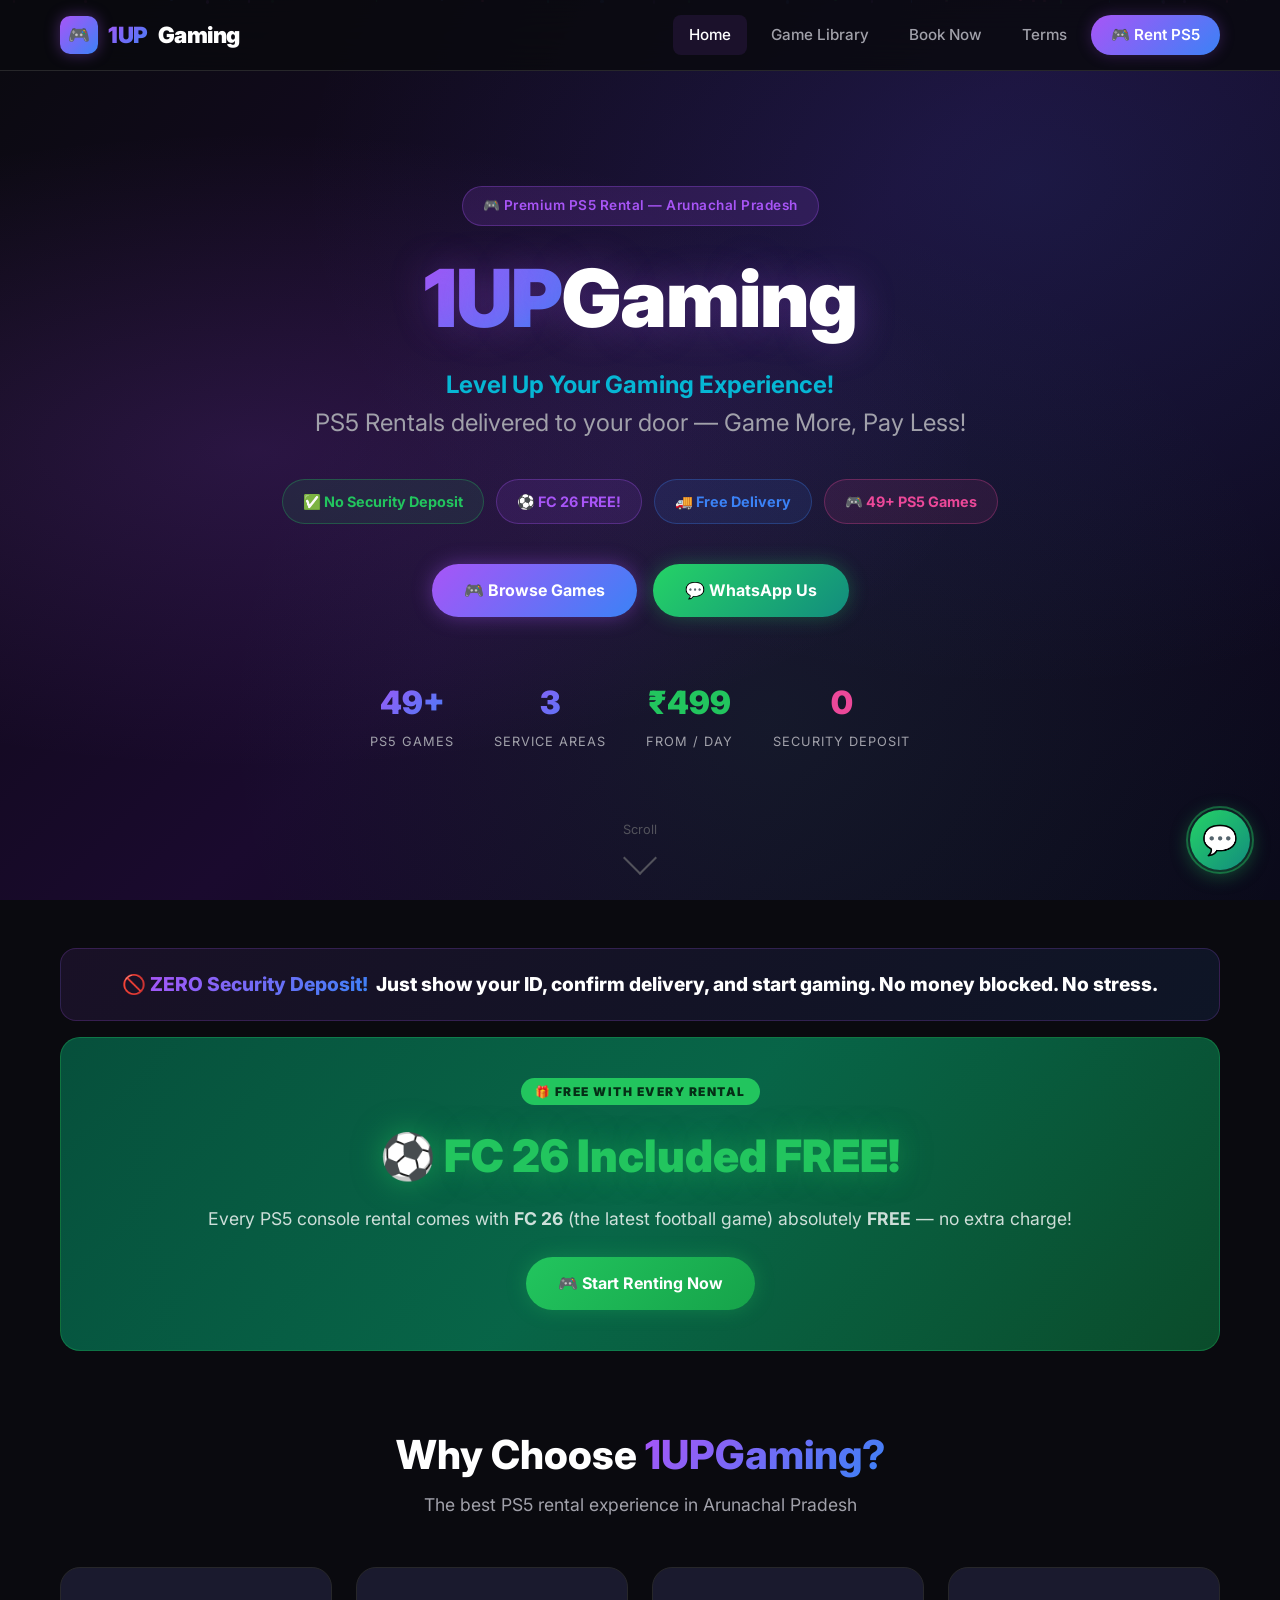
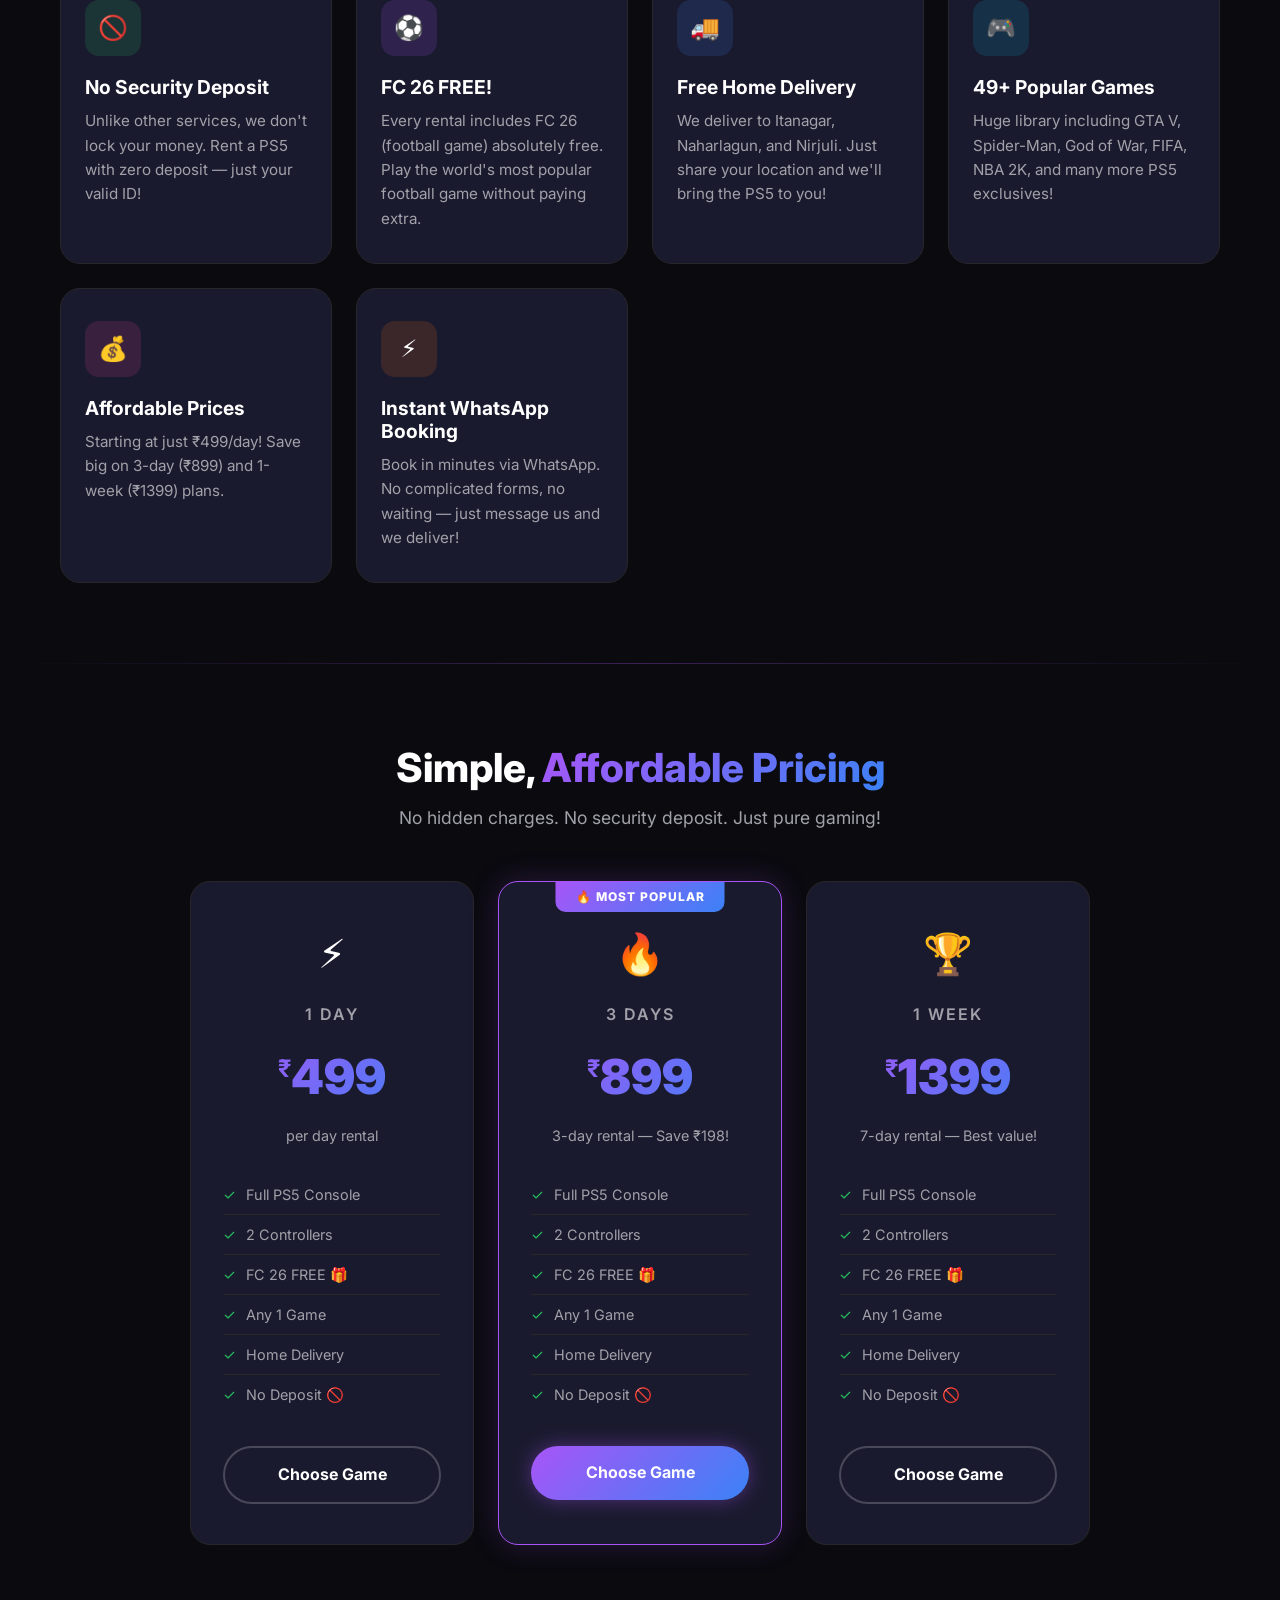
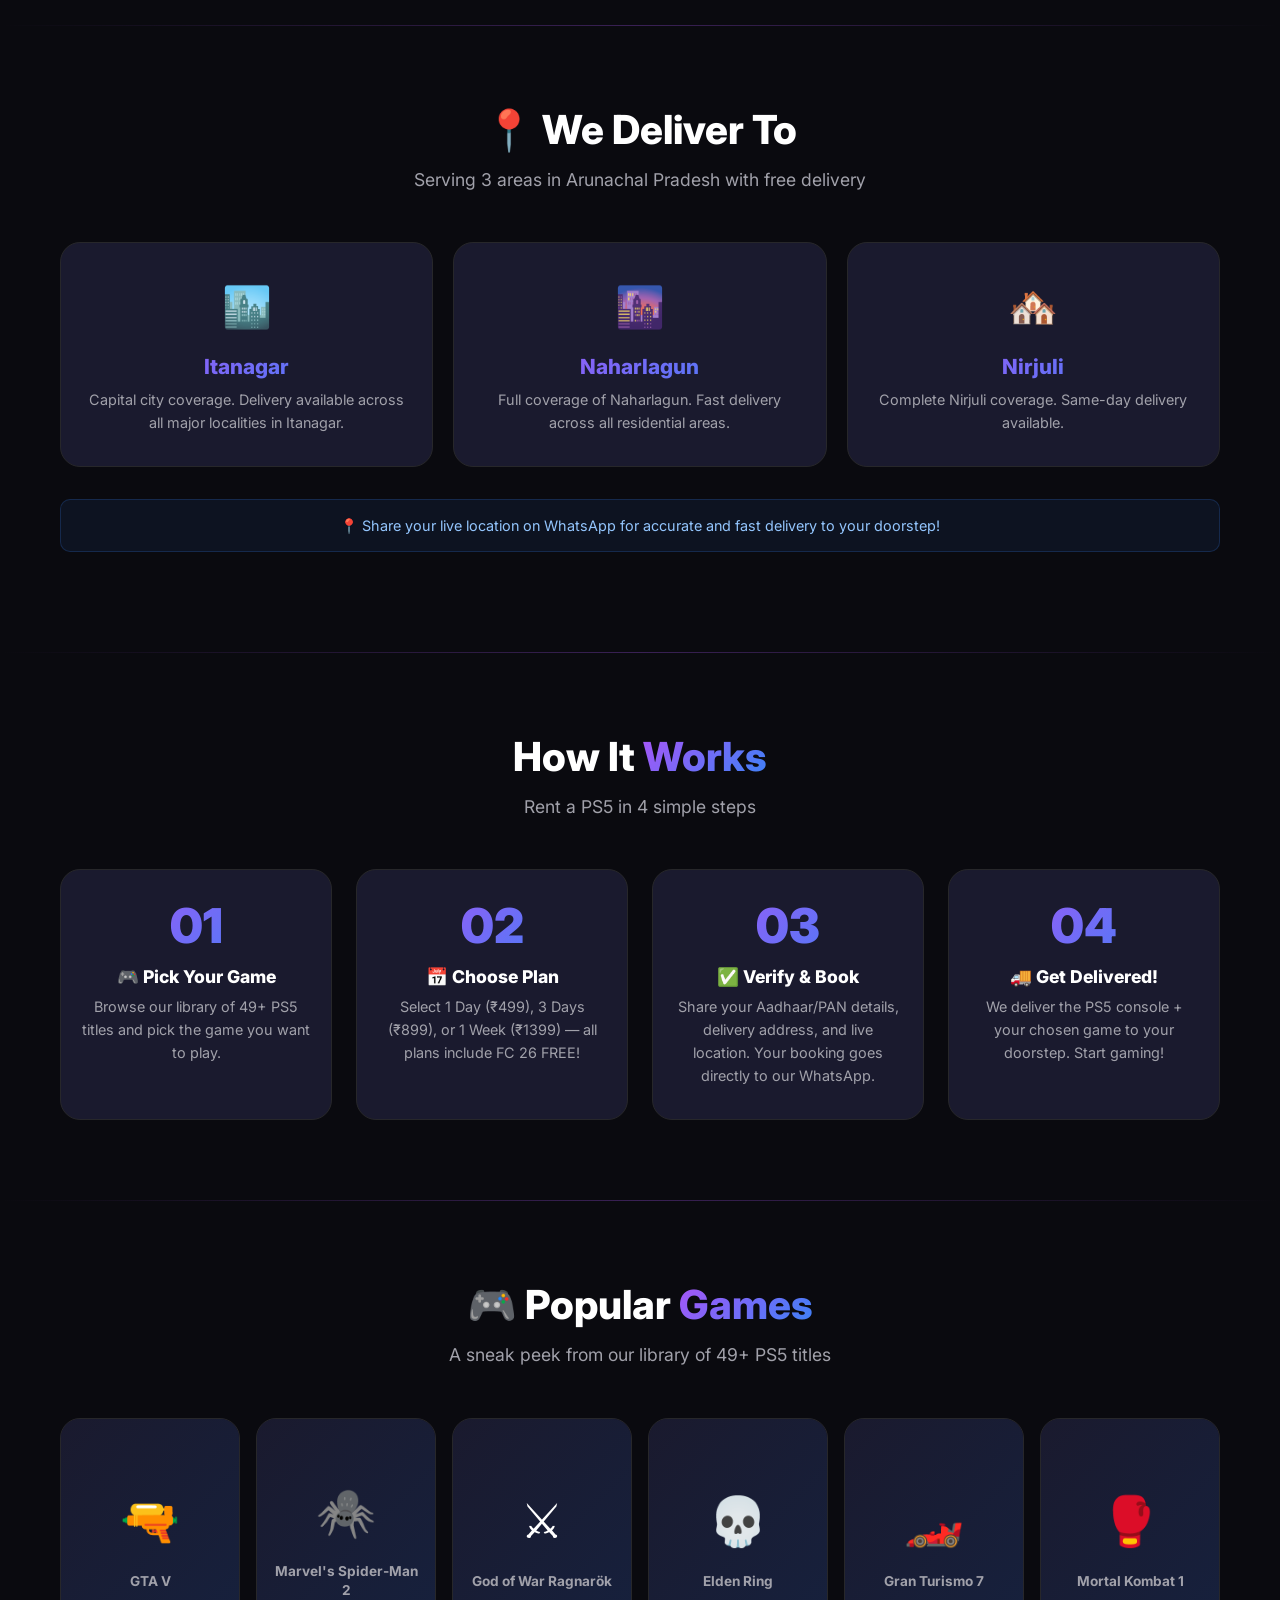
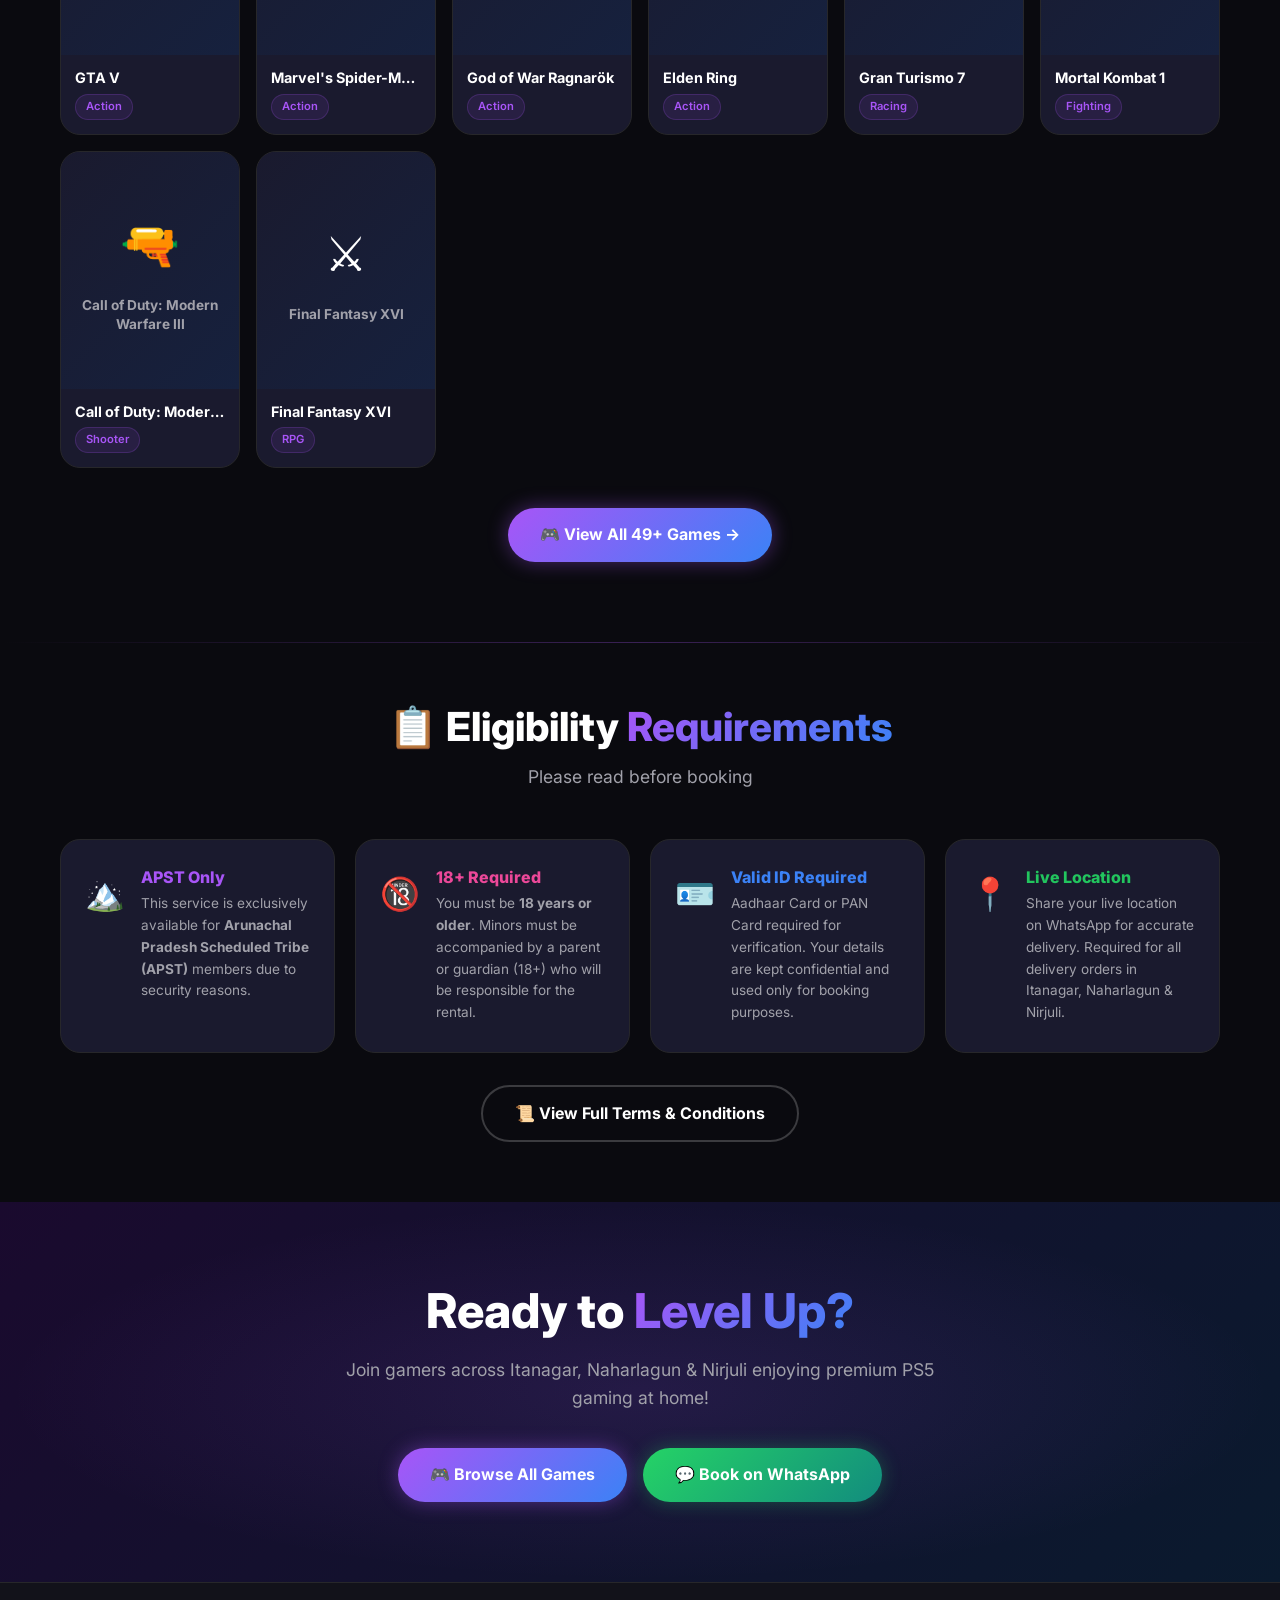
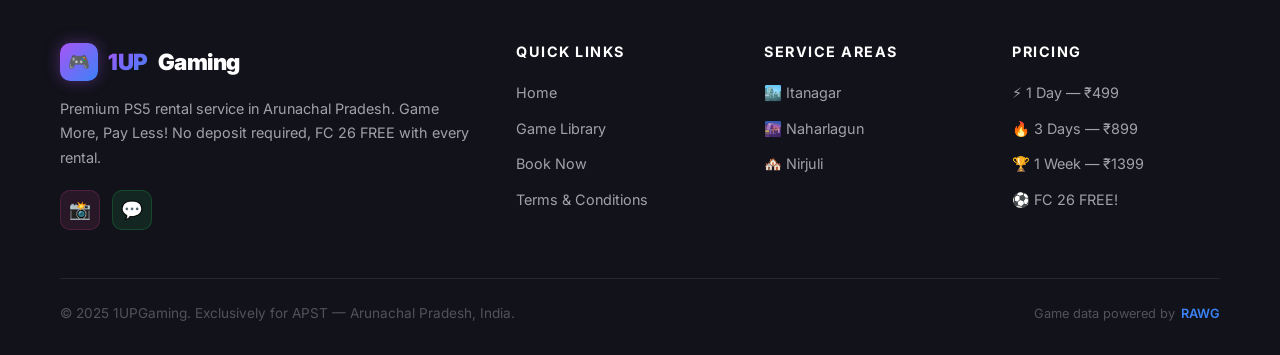
==== index.html @ dede91de "Build complete 1UPGaming PS5 rental website with all pages and features Co-authored-by: ridoatum <26" ====
<!DOCTYPE html>
<html lang="en">
<head>
  <meta charset="UTF-8">
  <meta name="viewport" content="width=device-width, initial-scale=1.0">
  <meta name="description" content="1UPGaming - Premium PS5 Rental Service in Itanagar, Naharlagun & Nirjuli, Arunachal Pradesh. No security deposit. FC 26 FREE with every rental!">
  <title>1UPGaming - Level Up Your Gaming Experience | PS5 Rental</title>
  <link rel="preconnect" href="https://fonts.googleapis.com">
  <link href="https://fonts.googleapis.com/css2?family=Inter:wght@400;500;600;700;800;900&display=swap" rel="stylesheet">
  <link rel="stylesheet" href="css/style.css">
  <style>
    /* Inline extra homepage styles */
    .hero-scroll-hint {
      position: absolute;
      bottom: 30px;
      left: 50%;
      transform: translateX(-50%);
      display: flex;
      flex-direction: column;
      align-items: center;
      gap: 6px;
      color: var(--text-muted);
      font-size: 0.8rem;
      animation: bounce 2s ease-in-out infinite;
    }
    @keyframes bounce {
      0%, 100% { transform: translateX(-50%) translateY(0); }
      50% { transform: translateX(-50%) translateY(6px); }
    }
    .scroll-arrow {
      width: 24px;
      height: 24px;
      border-right: 2px solid var(--text-muted);
      border-bottom: 2px solid var(--text-muted);
      transform: rotate(45deg);
    }
    .no-deposit-banner {
      background: linear-gradient(135deg, rgba(168,85,247,0.1), rgba(59,130,246,0.1));
      border: 1px solid rgba(168,85,247,0.2);
      border-radius: 16px;
      padding: 20px 32px;
      text-align: center;
      font-size: 1.2rem;
      font-weight: 800;
      margin-bottom: 16px;
    }
    .how-it-works-grid {
      display: grid;
      grid-template-columns: repeat(auto-fit, minmax(200px, 1fr));
      gap: 24px;
    }
    .step-card {
      text-align: center;
      padding: 32px 20px;
      background: var(--bg-card);
      border: 1px solid var(--border-color);
      border-radius: var(--radius-lg);
      transition: var(--transition);
      position: relative;
    }
    .step-card:hover {
      border-color: rgba(168,85,247,0.3);
      transform: translateY(-4px);
    }
    .step-num-big {
      font-size: 3rem;
      font-weight: 900;
      background: var(--gradient-btn);
      -webkit-background-clip: text;
      -webkit-text-fill-color: transparent;
      background-clip: text;
      line-height: 1;
      margin-bottom: 16px;
    }
    .step-card h3 { font-size: 1.1rem; margin-bottom: 8px; }
    .step-card p  { color: var(--text-secondary); font-size: 0.9rem; }
    .games-preview-section { padding: 80px 0; }
    .games-preview-grid {
      display: grid;
      grid-template-columns: repeat(auto-fill, minmax(180px, 1fr));
      gap: 16px;
      margin-bottom: 40px;
    }
    .cta-section {
      background: linear-gradient(135deg, #1a0a2e, #0a1a2e);
      padding: 80px 20px;
      text-align: center;
      position: relative;
      overflow: hidden;
    }
    .cta-section::before {
      content: '';
      position: absolute;
      inset: 0;
      background: radial-gradient(ellipse at center, rgba(168,85,247,0.12) 0%, transparent 70%);
    }
    .cta-section-content { position: relative; z-index: 2; }
    .cta-section h2 { font-size: clamp(1.8rem,4vw,3rem); margin-bottom: 16px; }
    .cta-section p { color: var(--text-secondary); font-size: 1.1rem; margin-bottom: 36px; max-width: 600px; margin-left: auto; margin-right: auto; }
    .eligibility-section { padding: 60px 0; }
    .eligibility-cards {
      display: grid;
      grid-template-columns: repeat(auto-fit, minmax(240px, 1fr));
      gap: 20px;
    }
    .elig-card {
      background: var(--bg-card);
      border: 1px solid var(--border-color);
      border-radius: var(--radius-lg);
      padding: 28px 24px;
      display: flex;
      gap: 16px;
      align-items: flex-start;
      transition: var(--transition);
    }
    .elig-card:hover { border-color: rgba(168,85,247,0.3); }
    .elig-icon { font-size: 2rem; flex-shrink: 0; }
    .elig-card h4 { font-size: 1rem; margin-bottom: 6px; }
    .elig-card p  { color: var(--text-secondary); font-size: 0.85rem; line-height: 1.6; }
  </style>
</head>
<body>

<!-- ============================================================
  NAVBAR
  ============================================================ -->
<nav class="navbar">
  <div class="nav-container">
    <a href="index.html" class="nav-logo">
      <div class="logo-icon">🎮</div>
      <span class="gradient-text">1UP</span><span>Gaming</span>
    </a>
    <div class="nav-links">
      <a href="index.html" class="active">Home</a>
      <a href="games.html">Game Library</a>
      <a href="booking.html">Book Now</a>
      <a href="terms.html">Terms</a>
      <a href="games.html" class="nav-cta">🎮 Rent PS5</a>
    </div>
    <button class="nav-toggle" aria-label="Toggle menu">
      <span></span><span></span><span></span>
    </button>
  </div>
</nav>

<!-- ============================================================
  HERO SECTION
  ============================================================ -->
<section class="hero">
  <div class="hero-particles"></div>
  <div class="hero-content">

    <div class="hero-badge">
      🎮 Premium PS5 Rental — Arunachal Pradesh
    </div>

    <h1 class="hero-title">
      <span class="gradient-text">1UP</span>Gaming
    </h1>

    <p class="hero-slogan">
      <strong>Level Up Your Gaming Experience!</strong><br>
      PS5 Rentals delivered to your door — Game More, Pay Less!
    </p>

    <div class="hero-highlights">
      <span class="highlight-chip green">✅ No Security Deposit</span>
      <span class="highlight-chip purple">⚽ FC 26 FREE!</span>
      <span class="highlight-chip blue">🚚 Free Delivery</span>
      <span class="highlight-chip pink">🎮 49+ PS5 Games</span>
    </div>

    <div class="hero-cta">
      <a href="games.html" class="btn btn-primary">
        🎮 Browse Games
      </a>
      <a href="https://wa.me/918974740608?text=Hi%201UPGaming!%20I%27d%20like%20to%20rent%20a%20PS5." 
         class="btn btn-whatsapp" target="_blank" rel="noopener">
        💬 WhatsApp Us
      </a>
    </div>

    <div class="hero-stats">
      <div class="stat-item">
        <span class="stat-number gradient-text" data-count="49" data-suffix="+">49+</span>
        <span class="stat-label">PS5 Games</span>
      </div>
      <div class="stat-item">
        <span class="stat-number gradient-text" data-count="3" data-suffix="">3</span>
        <span class="stat-label">Service Areas</span>
      </div>
      <div class="stat-item">
        <span class="stat-number text-green">₹499</span>
        <span class="stat-label">From / Day</span>
      </div>
      <div class="stat-item">
        <span class="stat-number text-pink">0</span>
        <span class="stat-label">Security Deposit</span>
      </div>
    </div>

  </div>
  <div class="hero-scroll-hint">
    <span>Scroll</span>
    <div class="scroll-arrow"></div>
  </div>
</section>

<!-- ============================================================
  NO DEPOSIT + FC26 BANNERS
  ============================================================ -->
<section class="section" style="padding-top:48px;padding-bottom:0">
  <div class="container">

    <div class="no-deposit-banner reveal">
      🚫 <span class="gradient-text">ZERO Security Deposit!</span> 
      &nbsp;Just show your ID, confirm delivery, and start gaming. 
      No money blocked. No stress.
    </div>

    <!-- FC 26 Banner -->
    <div class="fc26-banner reveal">
      <div class="fc26-banner-content">
        <div class="fc26-badge">🎁 FREE with Every Rental</div>
        <div class="fc26-title">⚽ FC 26 Included FREE!</div>
        <p class="fc26-subtitle">
          Every PS5 console rental comes with <strong>FC 26</strong> (the latest football game) 
          absolutely <strong>FREE</strong> — no extra charge!
        </p>
        <a href="games.html" class="btn btn-green" style="display:inline-flex">
          🎮 Start Renting Now
        </a>
      </div>
    </div>

  </div>
</section>

<!-- ============================================================
  FEATURES SECTION
  ============================================================ -->
<section class="section">
  <div class="container">
    <h2 class="section-title reveal">Why Choose <span class="gradient-text">1UPGaming?</span></h2>
    <p class="section-subtitle reveal">The best PS5 rental experience in Arunachal Pradesh</p>

    <div class="features-grid">
      <div class="feature-card reveal animate-delay-1">
        <div class="feature-icon green">🚫</div>
        <h3>No Security Deposit</h3>
        <p>Unlike other services, we don't lock your money. Rent a PS5 with zero deposit — just your valid ID!</p>
      </div>
      <div class="feature-card reveal animate-delay-2">
        <div class="feature-icon purple">⚽</div>
        <h3>FC 26 FREE!</h3>
        <p>Every rental includes FC 26 (football game) absolutely free. Play the world's most popular football game without paying extra.</p>
      </div>
      <div class="feature-card reveal animate-delay-3">
        <div class="feature-icon blue">🚚</div>
        <h3>Free Home Delivery</h3>
        <p>We deliver to Itanagar, Naharlagun, and Nirjuli. Just share your location and we'll bring the PS5 to you!</p>
      </div>
      <div class="feature-card reveal">
        <div class="feature-icon cyan">🎮</div>
        <h3>49+ Popular Games</h3>
        <p>Huge library including GTA V, Spider-Man, God of War, FIFA, NBA 2K, and many more PS5 exclusives!</p>
      </div>
      <div class="feature-card reveal">
        <div class="feature-icon pink">💰</div>
        <h3>Affordable Prices</h3>
        <p>Starting at just ₹499/day! Save big on 3-day (₹899) and 1-week (₹1399) plans.</p>
      </div>
      <div class="feature-card reveal">
        <div class="feature-icon orange">⚡</div>
        <h3>Instant WhatsApp Booking</h3>
        <p>Book in minutes via WhatsApp. No complicated forms, no waiting — just message us and we deliver!</p>
      </div>
    </div>
  </div>
</section>

<div class="neon-divider"></div>

<!-- ============================================================
  PRICING SECTION
  ============================================================ -->
<section class="section">
  <div class="container">
    <h2 class="section-title reveal">Simple, <span class="gradient-text">Affordable Pricing</span></h2>
    <p class="section-subtitle reveal">No hidden charges. No security deposit. Just pure gaming!</p>

    <div class="pricing-grid">

      <div class="pricing-card reveal">
        <div class="pricing-icon">⚡</div>
        <div class="pricing-duration">1 Day</div>
        <div class="pricing-amount gradient-text">
          <sup>₹</sup>499
        </div>
        <p class="pricing-per">per day rental</p>
        <ul class="pricing-features">
          <li><span class="check">✓</span> Full PS5 Console</li>
          <li><span class="check">✓</span> 2 Controllers</li>
          <li><span class="check">✓</span> FC 26 FREE 🎁</li>
          <li><span class="check">✓</span> Any 1 Game</li>
          <li><span class="check">✓</span> Home Delivery</li>
          <li><span class="check">✓</span> No Deposit 🚫</li>
        </ul>
        <a href="games.html" class="btn btn-secondary" style="width:100%;justify-content:center">Choose Game</a>
      </div>

      <div class="pricing-card featured reveal">
        <div class="pricing-badge">🔥 Most Popular</div>
        <div class="pricing-icon">🔥</div>
        <div class="pricing-duration">3 Days</div>
        <div class="pricing-amount gradient-text">
          <sup>₹</sup>899
        </div>
        <p class="pricing-per">3-day rental — Save ₹198!</p>
        <ul class="pricing-features">
          <li><span class="check">✓</span> Full PS5 Console</li>
          <li><span class="check">✓</span> 2 Controllers</li>
          <li><span class="check">✓</span> FC 26 FREE 🎁</li>
          <li><span class="check">✓</span> Any 1 Game</li>
          <li><span class="check">✓</span> Home Delivery</li>
          <li><span class="check">✓</span> No Deposit 🚫</li>
        </ul>
        <a href="games.html" class="btn btn-primary" style="width:100%;justify-content:center">Choose Game</a>
      </div>

      <div class="pricing-card reveal">
        <div class="pricing-icon">🏆</div>
        <div class="pricing-duration">1 Week</div>
        <div class="pricing-amount gradient-text">
          <sup>₹</sup>1399
        </div>
        <p class="pricing-per">7-day rental — Best value!</p>
        <ul class="pricing-features">
          <li><span class="check">✓</span> Full PS5 Console</li>
          <li><span class="check">✓</span> 2 Controllers</li>
          <li><span class="check">✓</span> FC 26 FREE 🎁</li>
          <li><span class="check">✓</span> Any 1 Game</li>
          <li><span class="check">✓</span> Home Delivery</li>
          <li><span class="check">✓</span> No Deposit 🚫</li>
        </ul>
        <a href="games.html" class="btn btn-secondary" style="width:100%;justify-content:center">Choose Game</a>
      </div>

    </div>
  </div>
</section>

<div class="neon-divider"></div>

<!-- ============================================================
  SERVICE AREAS
  ============================================================ -->
<section class="section">
  <div class="container">
    <h2 class="section-title reveal">📍 We Deliver To</h2>
    <p class="section-subtitle reveal">Serving 3 areas in Arunachal Pradesh with free delivery</p>

    <div class="areas-grid">
      <div class="area-card reveal">
        <div class="area-icon">🏙️</div>
        <h3 class="gradient-text">Itanagar</h3>
        <p>Capital city coverage. Delivery available across all major localities in Itanagar.</p>
      </div>
      <div class="area-card reveal">
        <div class="area-icon">🌆</div>
        <h3 class="gradient-text">Naharlagun</h3>
        <p>Full coverage of Naharlagun. Fast delivery across all residential areas.</p>
      </div>
      <div class="area-card reveal">
        <div class="area-icon">🏘️</div>
        <h3 class="gradient-text">Nirjuli</h3>
        <p>Complete Nirjuli coverage. Same-day delivery available.</p>
      </div>
    </div>

    <div class="notice info mt-32 reveal" style="justify-content:center">
      📍 Share your live location on WhatsApp for accurate and fast delivery to your doorstep!
    </div>
  </div>
</section>

<div class="neon-divider"></div>

<!-- ============================================================
  HOW IT WORKS
  ============================================================ -->
<section class="section">
  <div class="container">
    <h2 class="section-title reveal">How It <span class="gradient-text">Works</span></h2>
    <p class="section-subtitle reveal">Rent a PS5 in 4 simple steps</p>

    <div class="how-it-works-grid">
      <div class="step-card reveal">
        <div class="step-num-big">01</div>
        <h3>🎮 Pick Your Game</h3>
        <p>Browse our library of 49+ PS5 titles and pick the game you want to play.</p>
      </div>
      <div class="step-card reveal">
        <div class="step-num-big">02</div>
        <h3>📅 Choose Plan</h3>
        <p>Select 1 Day (₹499), 3 Days (₹899), or 1 Week (₹1399) — all plans include FC 26 FREE!</p>
      </div>
      <div class="step-card reveal">
        <div class="step-num-big">03</div>
        <h3>✅ Verify & Book</h3>
        <p>Share your Aadhaar/PAN details, delivery address, and live location. Your booking goes directly to our WhatsApp.</p>
      </div>
      <div class="step-card reveal">
        <div class="step-num-big">04</div>
        <h3>🚚 Get Delivered!</h3>
        <p>We deliver the PS5 console + your chosen game to your doorstep. Start gaming!</p>
      </div>
    </div>
  </div>
</section>

<div class="neon-divider"></div>

<!-- ============================================================
  FEATURED GAMES PREVIEW
  ============================================================ -->
<section class="section games-preview-section">
  <div class="container">
    <h2 class="section-title reveal">🎮 Popular <span class="gradient-text">Games</span></h2>
    <p class="section-subtitle reveal">A sneak peek from our library of 49+ PS5 titles</p>

    <div class="games-preview-grid" id="homeGameList"></div>

    <div style="text-align:center;margin-top:12px">
      <a href="games.html" class="btn btn-primary">
        🎮 View All 49+ Games →
      </a>
    </div>
  </div>
</section>

<div class="neon-divider"></div>

<!-- ============================================================
  ELIGIBILITY SECTION
  ============================================================ -->
<section class="eligibility-section">
  <div class="container">
    <h2 class="section-title reveal">📋 Eligibility <span class="gradient-text">Requirements</span></h2>
    <p class="section-subtitle reveal">Please read before booking</p>

    <div class="eligibility-cards">
      <div class="elig-card reveal">
        <div class="elig-icon">🏔️</div>
        <div>
          <h4 class="text-purple">APST Only</h4>
          <p>This service is exclusively available for <strong>Arunachal Pradesh Scheduled Tribe (APST)</strong> members due to security reasons.</p>
        </div>
      </div>
      <div class="elig-card reveal">
        <div class="elig-icon">🔞</div>
        <div>
          <h4 class="text-pink">18+ Required</h4>
          <p>You must be <strong>18 years or older</strong>. Minors must be accompanied by a parent or guardian (18+) who will be responsible for the rental.</p>
        </div>
      </div>
      <div class="elig-card reveal">
        <div class="elig-icon">🪪</div>
        <div>
          <h4 class="text-blue">Valid ID Required</h4>
          <p>Aadhaar Card or PAN Card required for verification. Your details are kept confidential and used only for booking purposes.</p>
        </div>
      </div>
      <div class="elig-card reveal">
        <div class="elig-icon">📍</div>
        <div>
          <h4 class="text-green">Live Location</h4>
          <p>Share your live location on WhatsApp for accurate delivery. Required for all delivery orders in Itanagar, Naharlagun & Nirjuli.</p>
        </div>
      </div>
    </div>

    <div style="text-align:center;margin-top:32px" class="reveal">
      <a href="terms.html" class="btn btn-secondary">📜 View Full Terms & Conditions</a>
    </div>
  </div>
</section>

<!-- ============================================================
  CTA SECTION
  ============================================================ -->
<section class="cta-section">
  <div class="cta-section-content">
    <h2 class="reveal">Ready to <span class="gradient-text">Level Up?</span></h2>
    <p class="reveal">Join gamers across Itanagar, Naharlagun & Nirjuli enjoying premium PS5 gaming at home!</p>
    <div class="hero-cta reveal" style="margin-bottom:0">
      <a href="games.html" class="btn btn-primary">🎮 Browse All Games</a>
      <a href="https://wa.me/918974740608?text=Hi%201UPGaming!%20I%20want%20to%20rent%20a%20PS5." 
         class="btn btn-whatsapp" target="_blank" rel="noopener">
        💬 Book on WhatsApp
      </a>
    </div>
  </div>
</section>

<!-- ============================================================
  FOOTER
  ============================================================ -->
<footer class="footer">
  <div class="container">
    <div class="footer-grid">

      <div class="footer-brand">
        <div class="nav-logo" style="margin-bottom:16px">
          <div class="logo-icon">🎮</div>
          <span class="gradient-text">1UP</span><span>Gaming</span>
        </div>
        <p>Premium PS5 rental service in Arunachal Pradesh. Game More, Pay Less! No deposit required, FC 26 FREE with every rental.</p>
        <div class="footer-socials">
          <a href="https://instagram.com/1up_gaming31" class="social-btn instagram" target="_blank" rel="noopener" aria-label="Instagram">
            📸
          </a>
          <a href="https://wa.me/918974740608" class="social-btn whatsapp" target="_blank" rel="noopener" aria-label="WhatsApp">
            💬
          </a>
        </div>
      </div>

      <div class="footer-col">
        <h4>Quick Links</h4>
        <ul>
          <li><a href="index.html">Home</a></li>
          <li><a href="games.html">Game Library</a></li>
          <li><a href="booking.html">Book Now</a></li>
          <li><a href="terms.html">Terms & Conditions</a></li>
        </ul>
      </div>

      <div class="footer-col">
        <h4>Service Areas</h4>
        <ul>
          <li><a href="#">🏙️ Itanagar</a></li>
          <li><a href="#">🌆 Naharlagun</a></li>
          <li><a href="#">🏘️ Nirjuli</a></li>
        </ul>
      </div>

      <div class="footer-col">
        <h4>Pricing</h4>
        <ul>
          <li><a href="booking.html">⚡ 1 Day — ₹499</a></li>
          <li><a href="booking.html">🔥 3 Days — ₹899</a></li>
          <li><a href="booking.html">🏆 1 Week — ₹1399</a></li>
          <li><a href="booking.html">⚽ FC 26 FREE!</a></li>
        </ul>
      </div>

    </div>

    <div class="footer-bottom">
      <p>© 2025 1UPGaming. Exclusively for APST — Arunachal Pradesh, India.</p>
      <div class="rawg-attribution">
        <span>Game data powered by</span>
        <a href="https://rawg.io" target="_blank" rel="noopener">RAWG</a>
      </div>
    </div>
  </div>
</footer>

<!-- ============================================================
  FLOATING WHATSAPP
  ============================================================ -->
<div class="floating-whatsapp">
  <span class="whatsapp-tooltip">💬 Query about a game?</span>
  <a href="https://wa.me/918974740608?text=Hi%201UPGaming!%20I%20have%20a%20query%20about%20a%20game." 
     class="whatsapp-fab" target="_blank" rel="noopener" aria-label="WhatsApp chat">
    💬
  </a>
</div>

<script src="js/main.js"></script>
</body>
</html>
---- css/style.css ----
/* ============================================================
   1UPGaming - Dark Gaming Theme CSS
   ============================================================ */

:root {
  --bg-primary: #0a0a0f;
  --bg-secondary: #12121a;
  --bg-card: #1a1a2e;
  --bg-card-hover: #16213e;
  --neon-purple: #a855f7;
  --neon-blue: #3b82f6;
  --neon-green: #22c55e;
  --neon-cyan: #06b6d4;
  --neon-pink: #ec4899;
  --text-primary: #ffffff;
  --text-secondary: #a1a1aa;
  --text-muted: #52525b;
  --border-color: #27272a;
  --border-glow: #a855f740;
  --gradient-hero: linear-gradient(135deg, #0a0a0f 0%, #1a0a2e 50%, #0a0a1a 100%);
  --gradient-card: linear-gradient(135deg, #1a1a2e, #16213e);
  --gradient-btn: linear-gradient(135deg, #a855f7, #3b82f6);
  --gradient-green: linear-gradient(135deg, #22c55e, #16a34a);
  --shadow-neon: 0 0 20px #a855f740, 0 0 40px #a855f720;
  --shadow-card: 0 8px 32px rgba(0, 0, 0, 0.4);
  --radius: 12px;
  --radius-lg: 20px;
  --transition: all 0.3s ease;
}

/* ============================================================
   RESET & BASE
   ============================================================ */
*, *::before, *::after {
  box-sizing: border-box;
  margin: 0;
  padding: 0;
}

html {
  scroll-behavior: smooth;
}

body {
  font-family: 'Inter', 'Segoe UI', system-ui, sans-serif;
  background-color: var(--bg-primary);
  color: var(--text-primary);
  line-height: 1.6;
  overflow-x: hidden;
}

a {
  text-decoration: none;
  color: inherit;
}

ul { list-style: none; }

img { max-width: 100%; display: block; }

input, select, textarea, button {
  font-family: inherit;
}

/* ============================================================
   TYPOGRAPHY
   ============================================================ */
h1, h2, h3, h4, h5 {
  font-weight: 800;
  line-height: 1.2;
}

.gradient-text {
  background: var(--gradient-btn);
  -webkit-background-clip: text;
  -webkit-text-fill-color: transparent;
  background-clip: text;
}

.gradient-text-green {
  background: var(--gradient-green);
  -webkit-background-clip: text;
  -webkit-text-fill-color: transparent;
  background-clip: text;
}

/* ============================================================
   LAYOUT
   ============================================================ */
.container {
  max-width: 1200px;
  margin: 0 auto;
  padding: 0 20px;
}

.section {
  padding: 80px 0;
}

.section-title {
  font-size: clamp(1.8rem, 4vw, 2.5rem);
  text-align: center;
  margin-bottom: 12px;
}

.section-subtitle {
  text-align: center;
  color: var(--text-secondary);
  font-size: 1.1rem;
  margin-bottom: 48px;
}

/* ============================================================
   NAVBAR
   ============================================================ */
.navbar {
  position: fixed;
  top: 0;
  left: 0;
  right: 0;
  z-index: 1000;
  background: rgba(10, 10, 15, 0.85);
  backdrop-filter: blur(20px);
  -webkit-backdrop-filter: blur(20px);
  border-bottom: 1px solid var(--border-color);
  transition: var(--transition);
}

.navbar.scrolled {
  background: rgba(10, 10, 15, 0.97);
  box-shadow: 0 4px 30px rgba(168, 85, 247, 0.1);
}

.nav-container {
  max-width: 1200px;
  margin: 0 auto;
  padding: 0 20px;
  display: flex;
  align-items: center;
  justify-content: space-between;
  height: 70px;
}

.nav-logo {
  display: flex;
  align-items: center;
  gap: 10px;
  font-size: 1.4rem;
  font-weight: 900;
  letter-spacing: -0.5px;
}

.nav-logo .logo-icon {
  width: 38px;
  height: 38px;
  background: var(--gradient-btn);
  border-radius: 10px;
  display: flex;
  align-items: center;
  justify-content: center;
  font-size: 1.1rem;
  box-shadow: 0 0 15px #a855f760;
}

.nav-links {
  display: flex;
  align-items: center;
  gap: 8px;
}

.nav-links a {
  padding: 8px 16px;
  border-radius: 8px;
  color: var(--text-secondary);
  font-weight: 500;
  transition: var(--transition);
  font-size: 0.95rem;
}

.nav-links a:hover,
.nav-links a.active {
  color: var(--text-primary);
  background: rgba(168, 85, 247, 0.1);
}

.nav-cta {
  background: var(--gradient-btn) !important;
  color: white !important;
  padding: 8px 20px !important;
  border-radius: 25px !important;
  font-weight: 600 !important;
  box-shadow: 0 0 15px #a855f740;
}

.nav-cta:hover {
  transform: translateY(-1px);
  box-shadow: 0 0 25px #a855f760 !important;
}

.nav-toggle {
  display: none;
  flex-direction: column;
  gap: 5px;
  cursor: pointer;
  padding: 5px;
}

.nav-toggle span {
  width: 25px;
  height: 2px;
  background: var(--text-primary);
  border-radius: 2px;
  transition: var(--transition);
}

/* ============================================================
   HERO SECTION
   ============================================================ */
.hero {
  min-height: 100vh;
  background: var(--gradient-hero);
  display: flex;
  align-items: center;
  justify-content: center;
  text-align: center;
  padding: 100px 20px 60px;
  position: relative;
  overflow: hidden;
}

.hero::before {
  content: '';
  position: absolute;
  top: 0; left: 0; right: 0; bottom: 0;
  background: 
    radial-gradient(ellipse at 20% 50%, rgba(168, 85, 247, 0.15) 0%, transparent 50%),
    radial-gradient(ellipse at 80% 20%, rgba(59, 130, 246, 0.12) 0%, transparent 50%),
    radial-gradient(ellipse at 60% 80%, rgba(34, 197, 94, 0.08) 0%, transparent 50%);
  pointer-events: none;
}

/* Animated particles */
.hero-particles {
  position: absolute;
  top: 0; left: 0; right: 0; bottom: 0;
  overflow: hidden;
  pointer-events: none;
}

.particle {
  position: absolute;
  width: 2px;
  height: 2px;
  border-radius: 50%;
  animation: float-particle linear infinite;
}

@keyframes float-particle {
  0% { transform: translateY(100vh) translateX(0); opacity: 0; }
  10% { opacity: 1; }
  90% { opacity: 1; }
  100% { transform: translateY(-100px) translateX(50px); opacity: 0; }
}

.hero-content {
  position: relative;
  z-index: 2;
  max-width: 800px;
}

.hero-badge {
  display: inline-flex;
  align-items: center;
  gap: 8px;
  background: rgba(168, 85, 247, 0.15);
  border: 1px solid rgba(168, 85, 247, 0.3);
  border-radius: 25px;
  padding: 8px 20px;
  font-size: 0.85rem;
  font-weight: 600;
  color: var(--neon-purple);
  margin-bottom: 24px;
  letter-spacing: 0.5px;
  animation: pulse-border 2s ease-in-out infinite;
}

@keyframes pulse-border {
  0%, 100% { box-shadow: 0 0 10px rgba(168, 85, 247, 0.2); }
  50% { box-shadow: 0 0 20px rgba(168, 85, 247, 0.4); }
}

.hero-title {
  font-size: clamp(2.5rem, 7vw, 5rem);
  font-weight: 900;
  margin-bottom: 20px;
  text-shadow: 0 0 40px rgba(168, 85, 247, 0.3);
  letter-spacing: -1px;
}

.hero-slogan {
  font-size: clamp(1.1rem, 3vw, 1.5rem);
  color: var(--text-secondary);
  margin-bottom: 36px;
  font-weight: 400;
}

.hero-slogan strong {
  color: var(--neon-cyan);
  font-weight: 700;
}

/* Hero Highlights */
.hero-highlights {
  display: flex;
  flex-wrap: wrap;
  justify-content: center;
  gap: 12px;
  margin-bottom: 40px;
}

.highlight-chip {
  display: flex;
  align-items: center;
  gap: 8px;
  padding: 10px 20px;
  border-radius: 25px;
  font-size: 0.9rem;
  font-weight: 700;
  transition: var(--transition);
}

.highlight-chip.green {
  background: rgba(34, 197, 94, 0.1);
  border: 1px solid rgba(34, 197, 94, 0.3);
  color: var(--neon-green);
}

.highlight-chip.purple {
  background: rgba(168, 85, 247, 0.1);
  border: 1px solid rgba(168, 85, 247, 0.3);
  color: var(--neon-purple);
}

.highlight-chip.blue {
  background: rgba(59, 130, 246, 0.1);
  border: 1px solid rgba(59, 130, 246, 0.3);
  color: var(--neon-blue);
}

.highlight-chip.pink {
  background: rgba(236, 72, 153, 0.1);
  border: 1px solid rgba(236, 72, 153, 0.3);
  color: var(--neon-pink);
}

.highlight-chip:hover {
  transform: translateY(-2px);
}

/* Hero CTA Buttons */
.hero-cta {
  display: flex;
  flex-wrap: wrap;
  justify-content: center;
  gap: 16px;
  margin-bottom: 60px;
}

.btn {
  display: inline-flex;
  align-items: center;
  gap: 8px;
  padding: 14px 32px;
  border-radius: 50px;
  font-weight: 700;
  font-size: 1rem;
  cursor: pointer;
  transition: var(--transition);
  border: none;
  text-decoration: none;
}

.btn-primary {
  background: var(--gradient-btn);
  color: white;
  box-shadow: 0 0 20px rgba(168, 85, 247, 0.4);
}

.btn-primary:hover {
  transform: translateY(-3px);
  box-shadow: 0 0 35px rgba(168, 85, 247, 0.6);
}

.btn-secondary {
  background: transparent;
  color: var(--text-primary);
  border: 2px solid rgba(255, 255, 255, 0.2);
}

.btn-secondary:hover {
  border-color: var(--neon-purple);
  color: var(--neon-purple);
  transform: translateY(-3px);
  box-shadow: 0 0 20px rgba(168, 85, 247, 0.2);
}

.btn-green {
  background: var(--gradient-green);
  color: white;
  box-shadow: 0 0 20px rgba(34, 197, 94, 0.3);
}

.btn-green:hover {
  transform: translateY(-3px);
  box-shadow: 0 0 35px rgba(34, 197, 94, 0.5);
}

.btn-whatsapp {
  background: linear-gradient(135deg, #25d366, #128c7e);
  color: white;
  box-shadow: 0 0 20px rgba(37, 211, 102, 0.3);
}

.btn-whatsapp:hover {
  transform: translateY(-3px);
  box-shadow: 0 0 35px rgba(37, 211, 102, 0.5);
}

/* Hero Stats */
.hero-stats {
  display: flex;
  justify-content: center;
  gap: 40px;
  flex-wrap: wrap;
}

.stat-item {
  text-align: center;
}

.stat-number {
  font-size: 2rem;
  font-weight: 900;
  display: block;
}

.stat-label {
  font-size: 0.8rem;
  color: var(--text-secondary);
  text-transform: uppercase;
  letter-spacing: 1px;
  margin-top: 4px;
}

/* ============================================================
   FEATURES / VALUE PROPS
   ============================================================ */
.features-grid {
  display: grid;
  grid-template-columns: repeat(auto-fit, minmax(250px, 1fr));
  gap: 24px;
}

.feature-card {
  background: var(--bg-card);
  border: 1px solid var(--border-color);
  border-radius: var(--radius-lg);
  padding: 32px 24px;
  transition: var(--transition);
  position: relative;
  overflow: hidden;
}

.feature-card::before {
  content: '';
  position: absolute;
  top: 0; left: 0; right: 0;
  height: 3px;
  background: var(--gradient-btn);
  opacity: 0;
  transition: var(--transition);
}

.feature-card:hover {
  transform: translateY(-6px);
  border-color: rgba(168, 85, 247, 0.3);
  box-shadow: var(--shadow-neon);
}

.feature-card:hover::before {
  opacity: 1;
}

.feature-icon {
  width: 56px;
  height: 56px;
  border-radius: 14px;
  display: flex;
  align-items: center;
  justify-content: center;
  font-size: 1.5rem;
  margin-bottom: 20px;
}

.feature-icon.purple { background: rgba(168, 85, 247, 0.15); }
.feature-icon.blue   { background: rgba(59, 130, 246, 0.15); }
.feature-icon.green  { background: rgba(34, 197, 94, 0.15); }
.feature-icon.pink   { background: rgba(236, 72, 153, 0.15); }
.feature-icon.cyan   { background: rgba(6, 182, 212, 0.15); }
.feature-icon.orange { background: rgba(249, 115, 22, 0.15); }

.feature-card h3 {
  font-size: 1.2rem;
  margin-bottom: 10px;
  font-weight: 700;
}

.feature-card p {
  color: var(--text-secondary);
  font-size: 0.95rem;
  line-height: 1.6;
}

/* ============================================================
   FC 26 FREE BANNER
   ============================================================ */
.fc26-banner {
  background: linear-gradient(135deg, #064e3b, #065f46, #0a4a2a);
  border: 1px solid rgba(34, 197, 94, 0.3);
  border-radius: var(--radius-lg);
  padding: 40px;
  text-align: center;
  position: relative;
  overflow: hidden;
}

.fc26-banner::before {
  content: '';
  position: absolute;
  top: -50%;
  left: -50%;
  width: 200%;
  height: 200%;
  background: radial-gradient(circle, rgba(34, 197, 94, 0.08) 0%, transparent 60%);
  animation: rotate-bg 8s linear infinite;
}

@keyframes rotate-bg {
  0% { transform: rotate(0deg); }
  100% { transform: rotate(360deg); }
}

.fc26-banner-content {
  position: relative;
  z-index: 2;
}

.fc26-badge {
  display: inline-block;
  background: var(--neon-green);
  color: #052e16;
  font-size: 0.75rem;
  font-weight: 900;
  padding: 4px 14px;
  border-radius: 25px;
  text-transform: uppercase;
  letter-spacing: 1.5px;
  margin-bottom: 16px;
}

.fc26-title {
  font-size: clamp(1.8rem, 4vw, 2.8rem);
  font-weight: 900;
  color: var(--neon-green);
  text-shadow: 0 0 30px rgba(34, 197, 94, 0.5);
  margin-bottom: 12px;
}

.fc26-subtitle {
  font-size: 1.1rem;
  color: rgba(255, 255, 255, 0.8);
  margin-bottom: 24px;
}

/* ============================================================
   PRICING SECTION
   ============================================================ */
.pricing-grid {
  display: grid;
  grid-template-columns: repeat(auto-fit, minmax(280px, 1fr));
  gap: 24px;
  max-width: 900px;
  margin: 0 auto;
}

.pricing-card {
  background: var(--bg-card);
  border: 1px solid var(--border-color);
  border-radius: var(--radius-lg);
  padding: 40px 32px;
  text-align: center;
  transition: var(--transition);
  position: relative;
  overflow: hidden;
}

.pricing-card.featured {
  border-color: var(--neon-purple);
  box-shadow: 0 0 30px rgba(168, 85, 247, 0.2);
  transform: scale(1.05);
}

.pricing-card:hover {
  transform: translateY(-8px);
  border-color: rgba(168, 85, 247, 0.4);
  box-shadow: 0 0 40px rgba(168, 85, 247, 0.2);
}

.pricing-card.featured:hover {
  transform: scale(1.05) translateY(-8px);
}

.pricing-badge {
  position: absolute;
  top: -1px;
  left: 50%;
  transform: translateX(-50%);
  background: var(--gradient-btn);
  color: white;
  font-size: 0.75rem;
  font-weight: 800;
  padding: 6px 20px;
  border-radius: 0 0 10px 10px;
  text-transform: uppercase;
  letter-spacing: 1px;
  white-space: nowrap;
}

.pricing-duration {
  font-size: 1rem;
  color: var(--text-secondary);
  text-transform: uppercase;
  letter-spacing: 2px;
  font-weight: 600;
  margin-bottom: 12px;
}

.pricing-icon {
  font-size: 2.5rem;
  margin-bottom: 16px;
}

.pricing-amount {
  font-size: 3rem;
  font-weight: 900;
  margin-bottom: 8px;
}

.pricing-amount sup {
  font-size: 1.5rem;
  vertical-align: super;
  font-weight: 700;
}

.pricing-per {
  color: var(--text-secondary);
  font-size: 0.9rem;
  margin-bottom: 28px;
}

.pricing-features {
  text-align: left;
  margin-bottom: 32px;
}

.pricing-features li {
  display: flex;
  align-items: center;
  gap: 10px;
  padding: 8px 0;
  font-size: 0.9rem;
  color: var(--text-secondary);
  border-bottom: 1px solid var(--border-color);
}

.pricing-features li:last-child { border-bottom: none; }

.pricing-features li .check {
  color: var(--neon-green);
  flex-shrink: 0;
}

/* ============================================================
   SERVICE AREAS
   ============================================================ */
.areas-grid {
  display: grid;
  grid-template-columns: repeat(auto-fit, minmax(220px, 1fr));
  gap: 20px;
}

.area-card {
  background: var(--bg-card);
  border: 1px solid var(--border-color);
  border-radius: var(--radius-lg);
  padding: 32px 24px;
  text-align: center;
  transition: var(--transition);
}

.area-card:hover {
  border-color: rgba(59, 130, 246, 0.4);
  box-shadow: 0 0 30px rgba(59, 130, 246, 0.15);
  transform: translateY(-4px);
}

.area-icon {
  font-size: 2.5rem;
  margin-bottom: 16px;
}

.area-card h3 {
  font-size: 1.3rem;
  margin-bottom: 8px;
}

.area-card p {
  color: var(--text-secondary);
  font-size: 0.9rem;
}

/* ============================================================
   GAME LIBRARY PAGE
   ============================================================ */
.page-hero {
  padding: 120px 20px 60px;
  text-align: center;
  background: var(--gradient-hero);
  border-bottom: 1px solid var(--border-color);
}

.page-hero h1 {
  font-size: clamp(2rem, 5vw, 3.5rem);
  margin-bottom: 16px;
}

.page-hero p {
  color: var(--text-secondary);
  font-size: 1.1rem;
  max-width: 600px;
  margin: 0 auto;
}

/* Search & Filter Bar */
.filter-bar {
  background: var(--bg-secondary);
  border-bottom: 1px solid var(--border-color);
  padding: 24px 0;
  position: sticky;
  top: 70px;
  z-index: 100;
}

.filter-container {
  max-width: 1200px;
  margin: 0 auto;
  padding: 0 20px;
  display: flex;
  flex-wrap: wrap;
  gap: 16px;
  align-items: center;
}

.search-box {
  position: relative;
  flex: 1;
  min-width: 250px;
}

.search-box input {
  width: 100%;
  padding: 12px 16px 12px 44px;
  background: var(--bg-card);
  border: 1px solid var(--border-color);
  border-radius: 25px;
  color: var(--text-primary);
  font-size: 0.95rem;
  transition: var(--transition);
}

.search-box input:focus {
  outline: none;
  border-color: var(--neon-purple);
  box-shadow: 0 0 15px rgba(168, 85, 247, 0.2);
}

.search-box input::placeholder {
  color: var(--text-muted);
}

.search-icon {
  position: absolute;
  left: 14px;
  top: 50%;
  transform: translateY(-50%);
  color: var(--text-muted);
  font-size: 1.1rem;
}

.filter-chips {
  display: flex;
  flex-wrap: wrap;
  gap: 8px;
}

.filter-chip {
  padding: 8px 18px;
  border-radius: 25px;
  font-size: 0.85rem;
  font-weight: 600;
  cursor: pointer;
  border: 1px solid var(--border-color);
  background: var(--bg-card);
  color: var(--text-secondary);
  transition: var(--transition);
  white-space: nowrap;
}

.filter-chip:hover {
  border-color: var(--neon-purple);
  color: var(--neon-purple);
}

.filter-chip.active {
  background: var(--gradient-btn);
  color: white;
  border-color: transparent;
  box-shadow: 0 0 12px rgba(168, 85, 247, 0.3);
}

/* Game Grid */
.games-count {
  color: var(--text-secondary);
  font-size: 0.95rem;
  margin-bottom: 24px;
}

.games-grid {
  display: grid;
  grid-template-columns: repeat(auto-fill, minmax(200px, 1fr));
  gap: 20px;
}

/* Game Card */
.game-card {
  background: var(--bg-card);
  border: 1px solid var(--border-color);
  border-radius: var(--radius-lg);
  overflow: hidden;
  transition: var(--transition);
  cursor: pointer;
  position: relative;
}

.game-card:hover {
  transform: translateY(-6px);
  border-color: rgba(168, 85, 247, 0.4);
  box-shadow: 0 12px 40px rgba(168, 85, 247, 0.2);
}

.game-card-image {
  position: relative;
  width: 100%;
  padding-top: 133%; /* 3:4 ratio */
  overflow: hidden;
  background: linear-gradient(135deg, #1a1a2e, #0f0f1a);
}

.game-card-image img {
  position: absolute;
  top: 0; left: 0;
  width: 100%;
  height: 100%;
  object-fit: cover;
  transition: transform 0.4s ease;
}

.game-card:hover .game-card-image img {
  transform: scale(1.08);
}

.game-card-placeholder {
  position: absolute;
  top: 0; left: 0;
  width: 100%;
  height: 100%;
  display: flex;
  flex-direction: column;
  align-items: center;
  justify-content: center;
  gap: 12px;
  background: linear-gradient(135deg, #1a1a2e, #16213e);
}

.game-card-placeholder .game-emoji {
  font-size: 3rem;
}

.game-card-placeholder .game-title-placeholder {
  font-size: 0.85rem;
  font-weight: 700;
  text-align: center;
  padding: 0 12px;
  color: var(--text-secondary);
  line-height: 1.4;
}

.game-card-overlay {
  position: absolute;
  inset: 0;
  background: linear-gradient(to top, rgba(10,10,15,0.95) 0%, transparent 50%);
  opacity: 0;
  transition: var(--transition);
  display: flex;
  align-items: flex-end;
  padding: 20px;
}

.game-card:hover .game-card-overlay {
  opacity: 1;
}

.game-card-overlay .select-btn {
  width: 100%;
  padding: 12px;
  background: var(--gradient-btn);
  color: white;
  border: none;
  border-radius: 8px;
  font-weight: 700;
  font-size: 0.9rem;
  cursor: pointer;
  transition: var(--transition);
}

.game-card-overlay .select-btn:hover {
  box-shadow: 0 0 20px rgba(168, 85, 247, 0.5);
}

.game-card-info {
  padding: 14px;
}

.game-card-title {
  font-size: 0.9rem;
  font-weight: 700;
  margin-bottom: 6px;
  line-height: 1.3;
  white-space: nowrap;
  overflow: hidden;
  text-overflow: ellipsis;
}

.game-card-meta {
  display: flex;
  align-items: center;
  justify-content: space-between;
  gap: 8px;
}

.game-genre-tag {
  font-size: 0.7rem;
  padding: 3px 10px;
  border-radius: 25px;
  font-weight: 600;
  background: rgba(168, 85, 247, 0.1);
  color: var(--neon-purple);
  border: 1px solid rgba(168, 85, 247, 0.2);
  white-space: nowrap;
}

.game-free-badge {
  font-size: 0.65rem;
  padding: 3px 8px;
  border-radius: 25px;
  font-weight: 800;
  background: var(--neon-green);
  color: #052e16;
  text-transform: uppercase;
  letter-spacing: 0.5px;
}

/* Loading State */
.games-loading {
  display: flex;
  flex-direction: column;
  align-items: center;
  justify-content: center;
  padding: 80px 20px;
  gap: 20px;
  color: var(--text-secondary);
}

.loading-spinner {
  width: 48px;
  height: 48px;
  border: 3px solid var(--border-color);
  border-top-color: var(--neon-purple);
  border-radius: 50%;
  animation: spin 0.8s linear infinite;
}

@keyframes spin {
  to { transform: rotate(360deg); }
}

.no-results {
  text-align: center;
  padding: 80px 20px;
  color: var(--text-secondary);
}

.no-results .no-results-icon {
  font-size: 4rem;
  margin-bottom: 16px;
}

/* ============================================================
   BOOKING PAGE
   ============================================================ */
.booking-container {
  max-width: 800px;
  margin: 0 auto;
  padding: 40px 20px;
}

.booking-steps {
  display: flex;
  align-items: center;
  justify-content: center;
  gap: 0;
  margin-bottom: 48px;
  flex-wrap: wrap;
}

.step {
  display: flex;
  align-items: center;
  gap: 8px;
}

.step-num {
  width: 36px;
  height: 36px;
  border-radius: 50%;
  display: flex;
  align-items: center;
  justify-content: center;
  font-weight: 800;
  font-size: 0.9rem;
  border: 2px solid var(--border-color);
  color: var(--text-muted);
  transition: var(--transition);
  flex-shrink: 0;
}

.step.active .step-num {
  background: var(--gradient-btn);
  border-color: transparent;
  color: white;
  box-shadow: 0 0 15px rgba(168, 85, 247, 0.4);
}

.step.done .step-num {
  background: var(--gradient-green);
  border-color: transparent;
  color: white;
}

.step-label {
  font-size: 0.85rem;
  color: var(--text-muted);
  font-weight: 600;
}

.step.active .step-label {
  color: var(--text-primary);
}

.step-divider {
  width: 50px;
  height: 2px;
  background: var(--border-color);
  margin: 0 8px;
  flex-shrink: 0;
}

/* Game Selected Card */
.selected-game-card {
  background: var(--bg-card);
  border: 1px solid rgba(168, 85, 247, 0.3);
  border-radius: var(--radius-lg);
  padding: 24px;
  display: flex;
  gap: 20px;
  align-items: center;
  margin-bottom: 32px;
  box-shadow: 0 0 20px rgba(168, 85, 247, 0.1);
}

.selected-game-img {
  width: 80px;
  height: 107px;
  border-radius: 8px;
  object-fit: cover;
  flex-shrink: 0;
  background: var(--bg-secondary);
}

.selected-game-img-placeholder {
  width: 80px;
  height: 107px;
  border-radius: 8px;
  background: linear-gradient(135deg, #1a1a2e, #16213e);
  display: flex;
  align-items: center;
  justify-content: center;
  font-size: 2rem;
  flex-shrink: 0;
}

.selected-game-info h3 {
  font-size: 1.2rem;
  margin-bottom: 8px;
}

.selected-game-info .genre-badge {
  display: inline-block;
  padding: 4px 12px;
  border-radius: 25px;
  font-size: 0.75rem;
  font-weight: 600;
  background: rgba(168, 85, 247, 0.1);
  color: var(--neon-purple);
  border: 1px solid rgba(168, 85, 247, 0.2);
}

/* Booking Form Card */
.booking-card {
  background: var(--bg-card);
  border: 1px solid var(--border-color);
  border-radius: var(--radius-lg);
  padding: 32px;
  margin-bottom: 24px;
}

.booking-card h2 {
  font-size: 1.4rem;
  margin-bottom: 24px;
  padding-bottom: 16px;
  border-bottom: 1px solid var(--border-color);
}

/* Plan Selection */
.plans-grid {
  display: grid;
  grid-template-columns: repeat(3, 1fr);
  gap: 16px;
  margin-bottom: 8px;
}

.plan-option {
  position: relative;
}

.plan-option input[type="radio"] {
  position: absolute;
  opacity: 0;
  width: 0;
  height: 0;
}

.plan-label {
  display: flex;
  flex-direction: column;
  align-items: center;
  padding: 20px 12px;
  border: 2px solid var(--border-color);
  border-radius: var(--radius);
  cursor: pointer;
  transition: var(--transition);
  text-align: center;
  background: var(--bg-secondary);
}

.plan-label:hover {
  border-color: rgba(168, 85, 247, 0.4);
}

.plan-option input:checked + .plan-label {
  border-color: var(--neon-purple);
  background: rgba(168, 85, 247, 0.08);
  box-shadow: 0 0 20px rgba(168, 85, 247, 0.15);
}

.plan-duration {
  font-size: 0.85rem;
  color: var(--text-secondary);
  font-weight: 600;
  margin-bottom: 8px;
}

.plan-price {
  font-size: 1.5rem;
  font-weight: 900;
}

.plan-icon {
  font-size: 1.5rem;
  margin-bottom: 8px;
}

/* Form Elements */
.form-grid {
  display: grid;
  grid-template-columns: 1fr 1fr;
  gap: 20px;
}

.form-group {
  display: flex;
  flex-direction: column;
  gap: 8px;
}

.form-group.full-width {
  grid-column: 1 / -1;
}

.form-group label {
  font-size: 0.9rem;
  font-weight: 600;
  color: var(--text-secondary);
}

.form-group label .required {
  color: var(--neon-pink);
  margin-left: 3px;
}

.form-group input,
.form-group select,
.form-group textarea {
  padding: 12px 16px;
  background: var(--bg-secondary);
  border: 1px solid var(--border-color);
  border-radius: 10px;
  color: var(--text-primary);
  font-size: 0.95rem;
  transition: var(--transition);
  appearance: none;
}

.form-group select {
  background-image: url("data:image/svg+xml,%3Csvg xmlns='http://www.w3.org/2000/svg' width='12' height='8' fill='none'%3E%3Cpath d='M1 1l5 5 5-5' stroke='%23a1a1aa' stroke-width='1.5' stroke-linecap='round' stroke-linejoin='round'/%3E%3C/svg%3E");
  background-repeat: no-repeat;
  background-position: right 14px center;
  padding-right: 40px;
}

.form-group select option {
  background: var(--bg-secondary);
  color: var(--text-primary);
}

.form-group input:focus,
.form-group select:focus,
.form-group textarea:focus {
  outline: none;
  border-color: var(--neon-purple);
  box-shadow: 0 0 0 3px rgba(168, 85, 247, 0.1);
}

.form-group textarea {
  resize: vertical;
  min-height: 100px;
}

/* Checkbox & Radio */
.check-group {
  display: flex;
  flex-direction: column;
  gap: 12px;
}

.check-item {
  display: flex;
  align-items: flex-start;
  gap: 12px;
  cursor: pointer;
}

.check-item input[type="checkbox"] {
  width: 20px;
  height: 20px;
  margin-top: 1px;
  flex-shrink: 0;
  accent-color: var(--neon-purple);
  cursor: pointer;
}

.check-item .check-text {
  font-size: 0.9rem;
  color: var(--text-secondary);
  line-height: 1.5;
}

.check-item .check-text strong {
  color: var(--text-primary);
}

/* Location Request */
.location-box {
  background: rgba(59, 130, 246, 0.05);
  border: 1px solid rgba(59, 130, 246, 0.2);
  border-radius: var(--radius);
  padding: 20px;
  display: flex;
  align-items: center;
  gap: 16px;
}

.location-box .location-icon {
  font-size: 2rem;
  flex-shrink: 0;
}

.location-box .location-text h4 {
  font-size: 1rem;
  margin-bottom: 4px;
}

.location-box .location-text p {
  font-size: 0.85rem;
  color: var(--text-secondary);
}

/* Submit Section */
.booking-submit {
  text-align: center;
  padding: 24px;
  background: var(--bg-card);
  border: 1px solid var(--border-color);
  border-radius: var(--radius-lg);
}

.booking-submit p {
  color: var(--text-secondary);
  font-size: 0.85rem;
  margin-top: 16px;
}

/* ============================================================
   TERMS PAGE
   ============================================================ */
.terms-container {
  max-width: 800px;
  margin: 0 auto;
  padding: 40px 20px;
}

.terms-section {
  background: var(--bg-card);
  border: 1px solid var(--border-color);
  border-radius: var(--radius-lg);
  padding: 32px;
  margin-bottom: 24px;
}

.terms-section h2 {
  font-size: 1.3rem;
  margin-bottom: 20px;
  padding-bottom: 12px;
  border-bottom: 1px solid var(--border-color);
  display: flex;
  align-items: center;
  gap: 10px;
}

.terms-section h2 .terms-icon {
  font-size: 1.4rem;
}

.terms-list {
  list-style: none;
  display: flex;
  flex-direction: column;
  gap: 12px;
}

.terms-list li {
  display: flex;
  align-items: flex-start;
  gap: 12px;
  color: var(--text-secondary);
  font-size: 0.95rem;
  line-height: 1.6;
}

.terms-list li::before {
  content: '▸';
  color: var(--neon-purple);
  flex-shrink: 0;
  margin-top: 2px;
}

.terms-highlight {
  background: rgba(168, 85, 247, 0.05);
  border-left: 3px solid var(--neon-purple);
  padding: 16px 20px;
  border-radius: 0 8px 8px 0;
  margin-top: 16px;
  font-size: 0.9rem;
  color: var(--text-secondary);
}

/* ============================================================
   FLOATING WHATSAPP BUTTON
   ============================================================ */
.floating-whatsapp {
  position: fixed;
  bottom: 30px;
  right: 30px;
  z-index: 999;
  display: flex;
  flex-direction: column;
  align-items: flex-end;
  gap: 12px;
}

.whatsapp-fab {
  width: 60px;
  height: 60px;
  border-radius: 50%;
  background: linear-gradient(135deg, #25d366, #128c7e);
  border: none;
  cursor: pointer;
  display: flex;
  align-items: center;
  justify-content: center;
  font-size: 1.8rem;
  box-shadow: 0 4px 20px rgba(37, 211, 102, 0.4);
  transition: var(--transition);
  text-decoration: none;
  position: relative;
}

.whatsapp-fab:hover {
  transform: scale(1.1) translateY(-2px);
  box-shadow: 0 8px 30px rgba(37, 211, 102, 0.6);
}

.whatsapp-fab::before {
  content: '';
  position: absolute;
  inset: -4px;
  border-radius: 50%;
  border: 2px solid rgba(37, 211, 102, 0.4);
  animation: whatsapp-pulse 2s ease-in-out infinite;
}

@keyframes whatsapp-pulse {
  0%, 100% { transform: scale(1); opacity: 1; }
  50% { transform: scale(1.2); opacity: 0; }
}

.whatsapp-tooltip {
  background: #25d366;
  color: #052e16;
  font-size: 0.8rem;
  font-weight: 700;
  padding: 8px 14px;
  border-radius: 8px;
  white-space: nowrap;
  box-shadow: 0 4px 15px rgba(37, 211, 102, 0.3);
  pointer-events: none;
  opacity: 0;
  transform: translateX(10px);
  transition: var(--transition);
}

.floating-whatsapp:hover .whatsapp-tooltip {
  opacity: 1;
  transform: translateX(0);
}

/* ============================================================
   FOOTER
   ============================================================ */
.footer {
  background: var(--bg-secondary);
  border-top: 1px solid var(--border-color);
  padding: 60px 0 30px;
}

.footer-grid {
  display: grid;
  grid-template-columns: 2fr 1fr 1fr 1fr;
  gap: 40px;
  margin-bottom: 48px;
}

.footer-brand .nav-logo {
  margin-bottom: 16px;
}

.footer-brand p {
  color: var(--text-secondary);
  font-size: 0.9rem;
  line-height: 1.7;
  margin-bottom: 20px;
}

.footer-socials {
  display: flex;
  gap: 12px;
}

.social-btn {
  width: 40px;
  height: 40px;
  border-radius: 10px;
  display: flex;
  align-items: center;
  justify-content: center;
  font-size: 1.1rem;
  transition: var(--transition);
  text-decoration: none;
}

.social-btn.instagram {
  background: rgba(236, 72, 153, 0.1);
  border: 1px solid rgba(236, 72, 153, 0.2);
  color: var(--neon-pink);
}

.social-btn.whatsapp {
  background: rgba(37, 211, 102, 0.1);
  border: 1px solid rgba(37, 211, 102, 0.2);
  color: #25d366;
}

.social-btn:hover {
  transform: translateY(-3px);
}

.social-btn.instagram:hover {
  background: rgba(236, 72, 153, 0.2);
  box-shadow: 0 0 15px rgba(236, 72, 153, 0.3);
}

.social-btn.whatsapp:hover {
  background: rgba(37, 211, 102, 0.2);
  box-shadow: 0 0 15px rgba(37, 211, 102, 0.3);
}

.footer-col h4 {
  font-size: 0.9rem;
  font-weight: 700;
  text-transform: uppercase;
  letter-spacing: 1.5px;
  color: var(--text-primary);
  margin-bottom: 20px;
}

.footer-col ul {
  display: flex;
  flex-direction: column;
  gap: 10px;
}

.footer-col ul li a {
  color: var(--text-secondary);
  font-size: 0.9rem;
  transition: var(--transition);
}

.footer-col ul li a:hover {
  color: var(--neon-purple);
  padding-left: 4px;
}

.footer-bottom {
  border-top: 1px solid var(--border-color);
  padding-top: 24px;
  display: flex;
  justify-content: space-between;
  align-items: center;
  flex-wrap: wrap;
  gap: 12px;
}

.footer-bottom p {
  color: var(--text-muted);
  font-size: 0.85rem;
}

.rawg-attribution {
  display: flex;
  align-items: center;
  gap: 6px;
  color: var(--text-muted);
  font-size: 0.8rem;
}

.rawg-attribution a {
  color: var(--neon-blue);
  font-weight: 600;
}

.rawg-attribution a:hover {
  color: var(--neon-purple);
}

/* ============================================================
   APST / REQUIREMENTS SECTION
   ============================================================ */
.requirements-banner {
  background: rgba(249, 115, 22, 0.05);
  border: 1px solid rgba(249, 115, 22, 0.2);
  border-radius: var(--radius-lg);
  padding: 28px 32px;
  display: flex;
  align-items: flex-start;
  gap: 20px;
}

.requirements-banner .req-icon {
  font-size: 2rem;
  flex-shrink: 0;
}

.requirements-banner h3 {
  font-size: 1.1rem;
  margin-bottom: 8px;
  color: #fb923c;
}

.requirements-banner p {
  color: var(--text-secondary);
  font-size: 0.9rem;
  line-height: 1.6;
}

/* ============================================================
   ANIMATIONS
   ============================================================ */
@keyframes fadeInUp {
  from {
    opacity: 0;
    transform: translateY(24px);
  }
  to {
    opacity: 1;
    transform: translateY(0);
  }
}

@keyframes fadeIn {
  from { opacity: 0; }
  to   { opacity: 1; }
}

.animate-in {
  animation: fadeInUp 0.5s ease forwards;
}

.animate-delay-1 { animation-delay: 0.1s; }
.animate-delay-2 { animation-delay: 0.2s; }
.animate-delay-3 { animation-delay: 0.3s; }

/* Scroll reveal */
.reveal {
  opacity: 0;
  transform: translateY(30px);
  transition: opacity 0.6s ease, transform 0.6s ease;
}

.reveal.revealed {
  opacity: 1;
  transform: translateY(0);
}

/* ============================================================
   NEON DIVIDER
   ============================================================ */
.neon-divider {
  height: 1px;
  background: linear-gradient(90deg, transparent, var(--neon-purple), transparent);
  margin: 0;
  opacity: 0.3;
}

/* ============================================================
   ALERT / NOTICE
   ============================================================ */
.notice {
  padding: 14px 20px;
  border-radius: 10px;
  font-size: 0.9rem;
  display: flex;
  align-items: center;
  gap: 10px;
  margin-bottom: 20px;
}

.notice.info {
  background: rgba(59, 130, 246, 0.08);
  border: 1px solid rgba(59, 130, 246, 0.2);
  color: #93c5fd;
}

.notice.warning {
  background: rgba(249, 115, 22, 0.08);
  border: 1px solid rgba(249, 115, 22, 0.2);
  color: #fdba74;
}

.notice.success {
  background: rgba(34, 197, 94, 0.08);
  border: 1px solid rgba(34, 197, 94, 0.2);
  color: #86efac;
}

/* ============================================================
   RESPONSIVE
   ============================================================ */
@media (max-width: 768px) {
  .nav-links {
    display: none;
    position: absolute;
    top: 70px;
    left: 0;
    right: 0;
    flex-direction: column;
    background: rgba(10, 10, 15, 0.97);
    border-bottom: 1px solid var(--border-color);
    padding: 16px;
    gap: 4px;
  }

  .nav-links.open {
    display: flex;
  }

  .nav-links a {
    padding: 12px 16px;
    width: 100%;
    display: block;
  }

  .nav-toggle {
    display: flex;
  }

  .hero-stats {
    gap: 24px;
  }

  .footer-grid {
    grid-template-columns: 1fr 1fr;
  }

  .plans-grid {
    grid-template-columns: 1fr;
  }

  .form-grid {
    grid-template-columns: 1fr;
  }

  .booking-steps {
    gap: 4px;
  }

  .step-divider {
    width: 20px;
  }

  .step-label {
    display: none;
  }

  .selected-game-card {
    flex-direction: column;
    text-align: center;
  }

  .requirements-banner {
    flex-direction: column;
  }

  .pricing-card.featured {
    transform: none;
  }

  .pricing-card.featured:hover {
    transform: translateY(-8px);
  }
}

@media (max-width: 480px) {
  .footer-grid {
    grid-template-columns: 1fr;
  }

  .hero-highlights {
    flex-direction: column;
    align-items: center;
  }

  .hero-cta {
    flex-direction: column;
    align-items: center;
  }

  .floating-whatsapp {
    bottom: 20px;
    right: 20px;
  }

  .games-grid {
    grid-template-columns: repeat(auto-fill, minmax(150px, 1fr));
  }
}

/* ============================================================
   SCROLL BAR
   ============================================================ */
::-webkit-scrollbar {
  width: 6px;
  height: 6px;
}

::-webkit-scrollbar-track {
  background: var(--bg-primary);
}

::-webkit-scrollbar-thumb {
  background: var(--border-color);
  border-radius: 3px;
}

::-webkit-scrollbar-thumb:hover {
  background: var(--neon-purple);
}

/* ============================================================
   UTILITY CLASSES
   ============================================================ */
.text-purple { color: var(--neon-purple); }
.text-green  { color: var(--neon-green); }
.text-blue   { color: var(--neon-blue); }
.text-pink   { color: var(--neon-pink); }
.text-cyan   { color: var(--neon-cyan); }
.text-muted  { color: var(--text-secondary); }

.mt-8  { margin-top: 8px; }
.mt-16 { margin-top: 16px; }
.mt-24 { margin-top: 24px; }
.mt-32 { margin-top: 32px; }

.hidden { display: none !important; }

.tag {
  display: inline-flex;
  align-items: center;
  gap: 4px;
  padding: 4px 12px;
  border-radius: 25px;
  font-size: 0.75rem;
  font-weight: 700;
  text-transform: uppercase;
  letter-spacing: 0.5px;
}

.tag-apst {
  background: rgba(249, 115, 22, 0.1);
  border: 1px solid rgba(249, 115, 22, 0.3);
  color: #fb923c;
}

.tag-age {
  background: rgba(236, 72, 153, 0.1);
  border: 1px solid rgba(236, 72, 153, 0.3);
  color: var(--neon-pink);
}
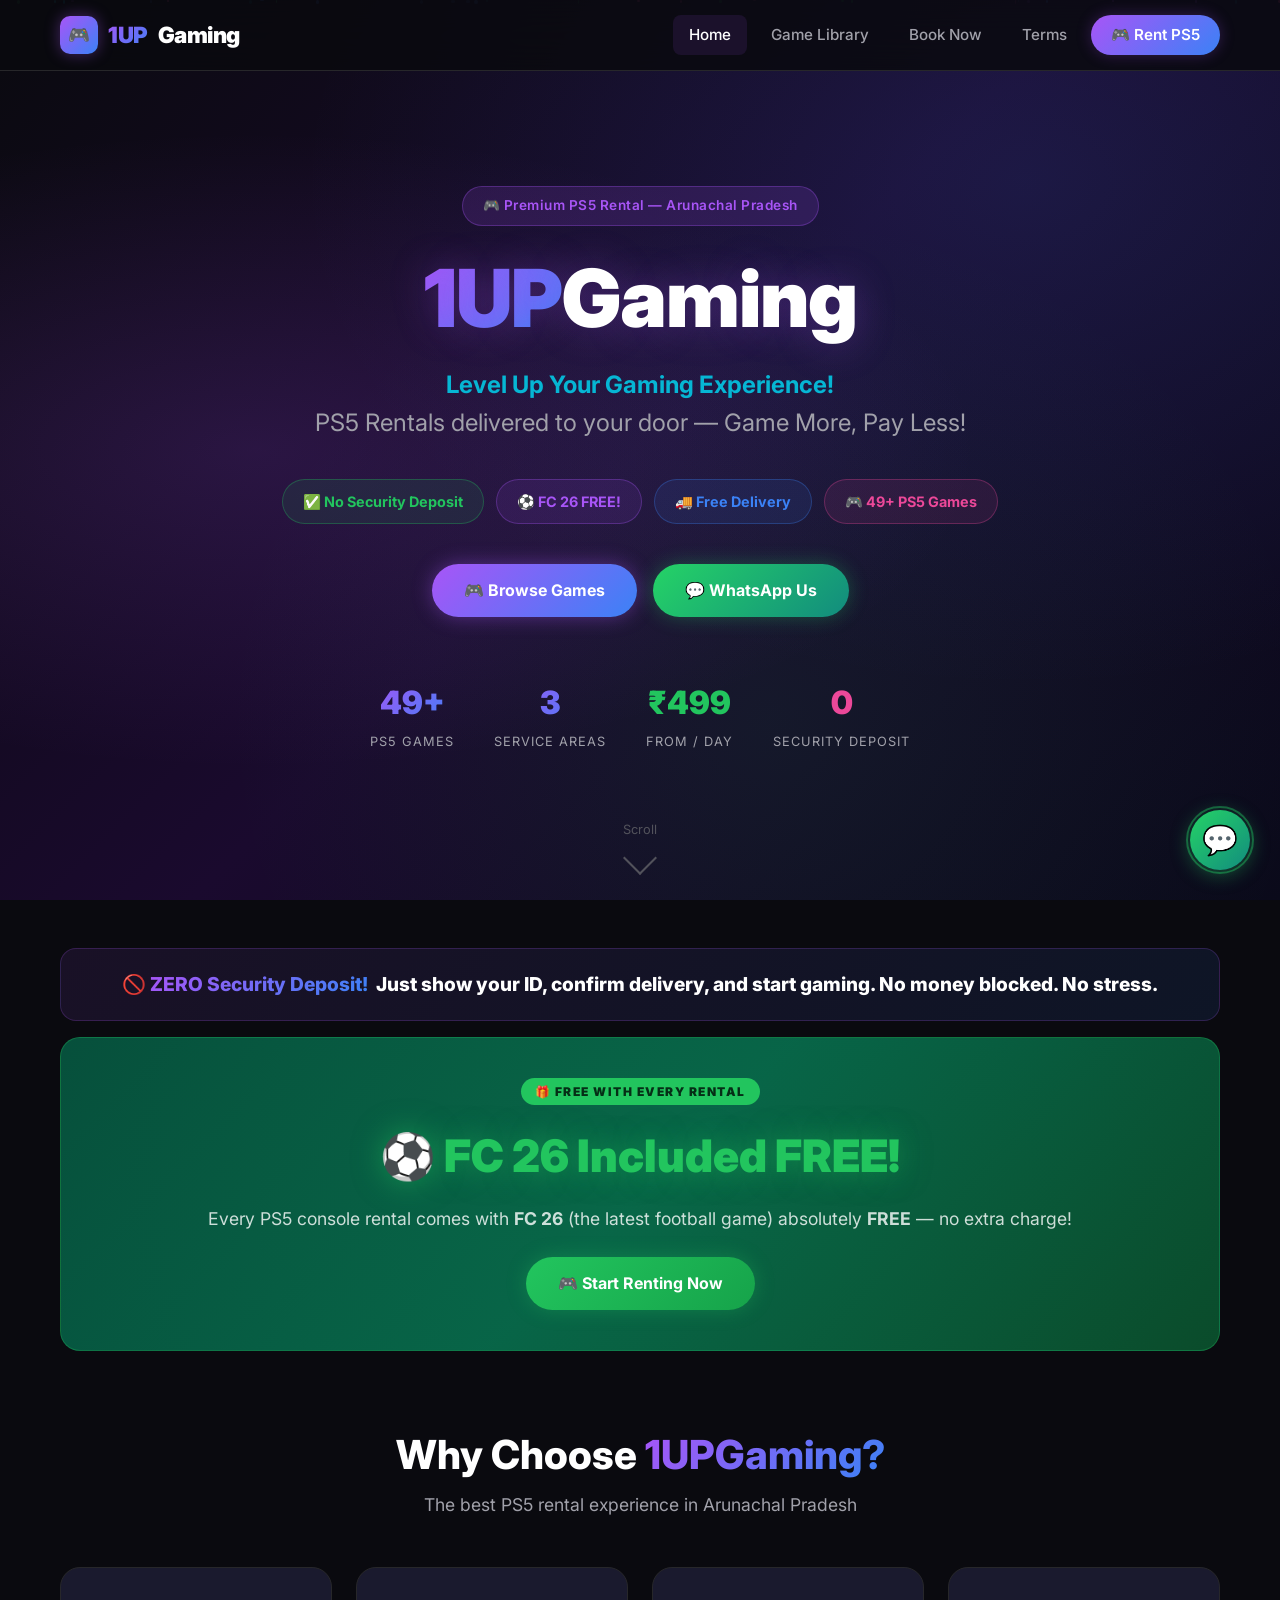
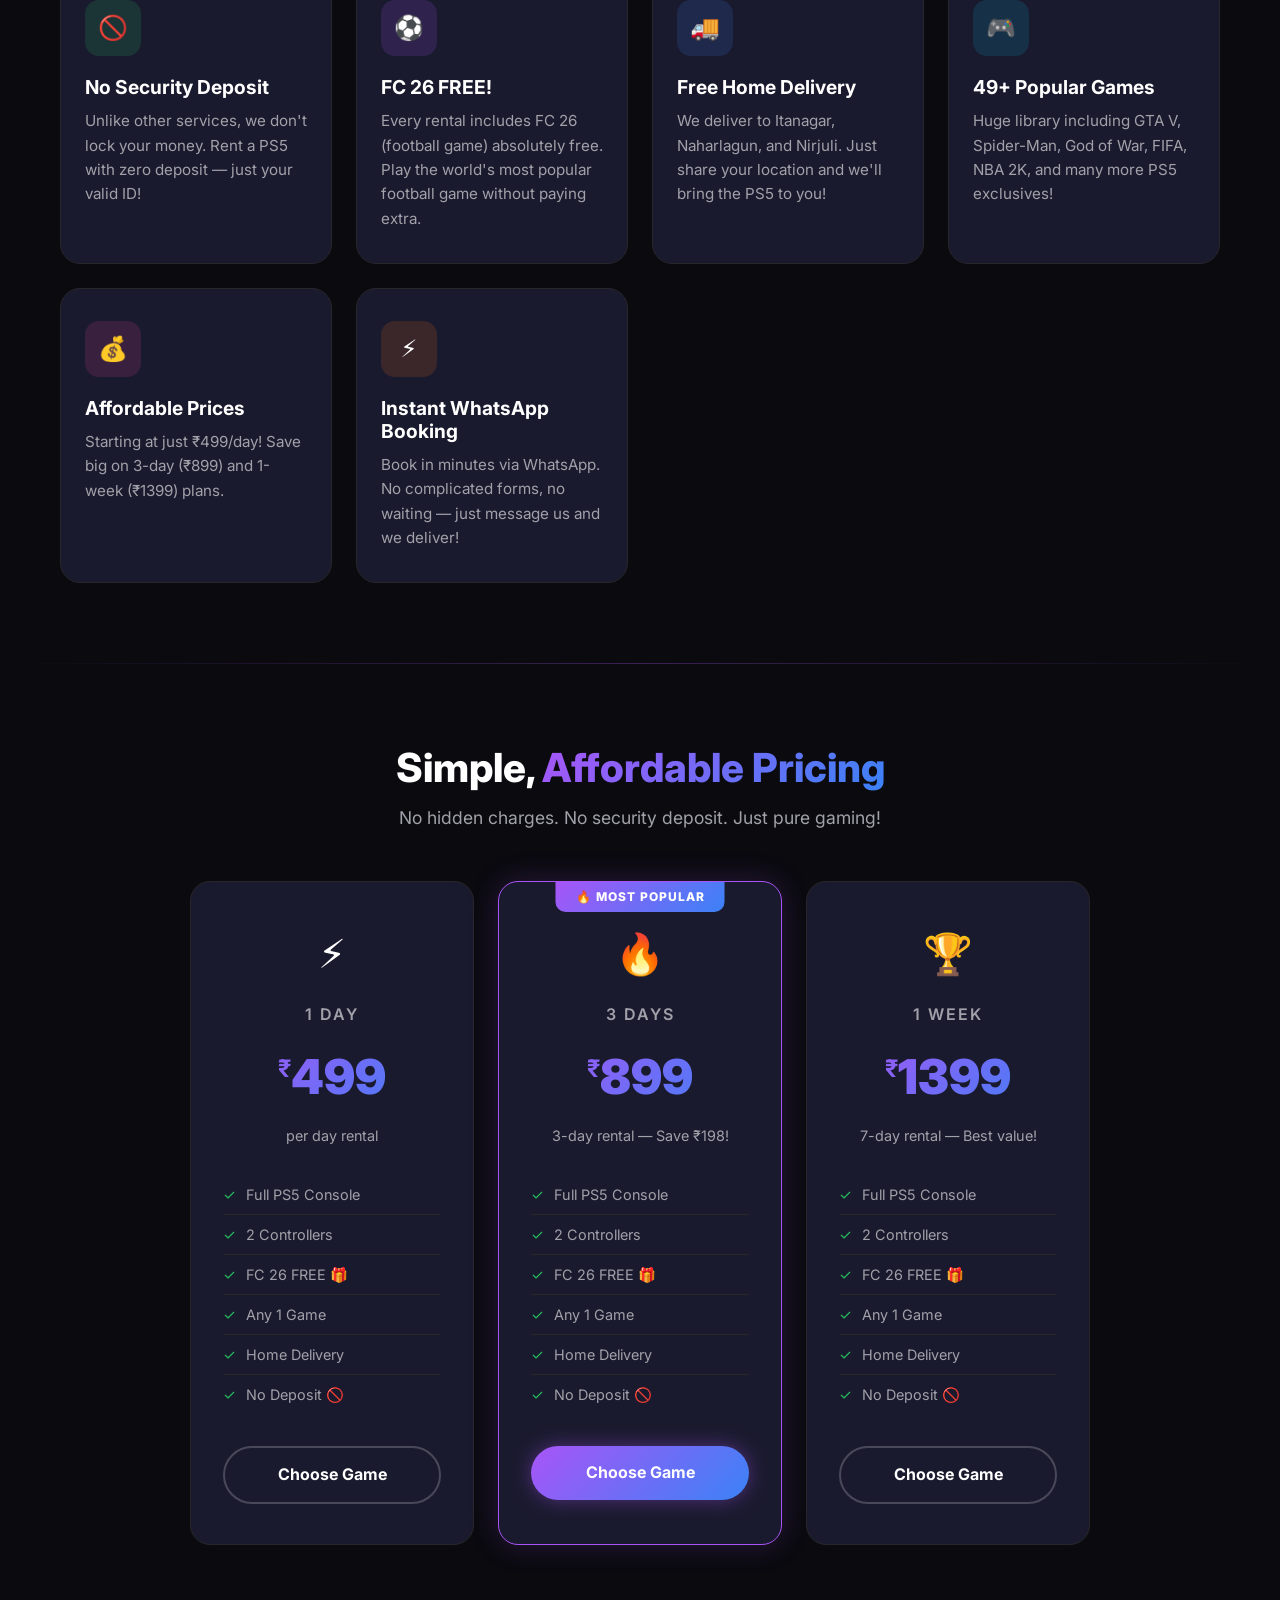
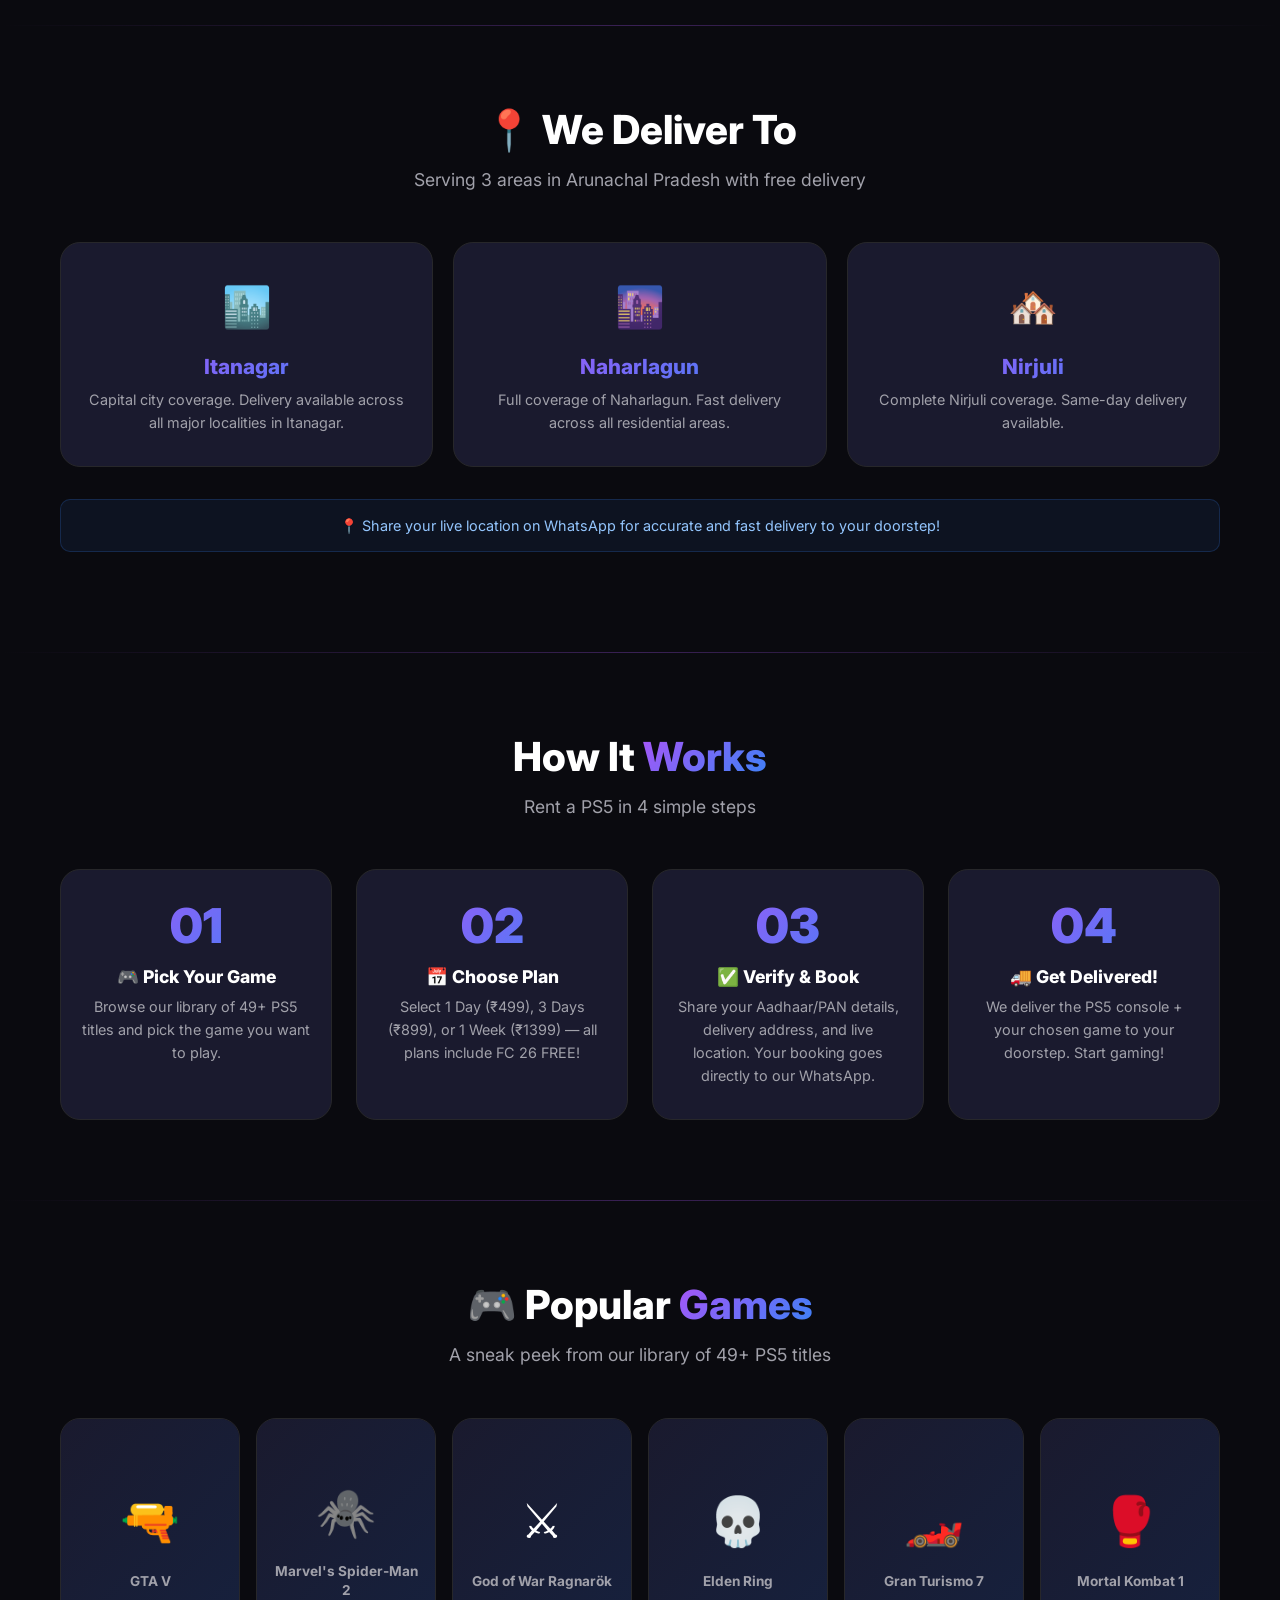
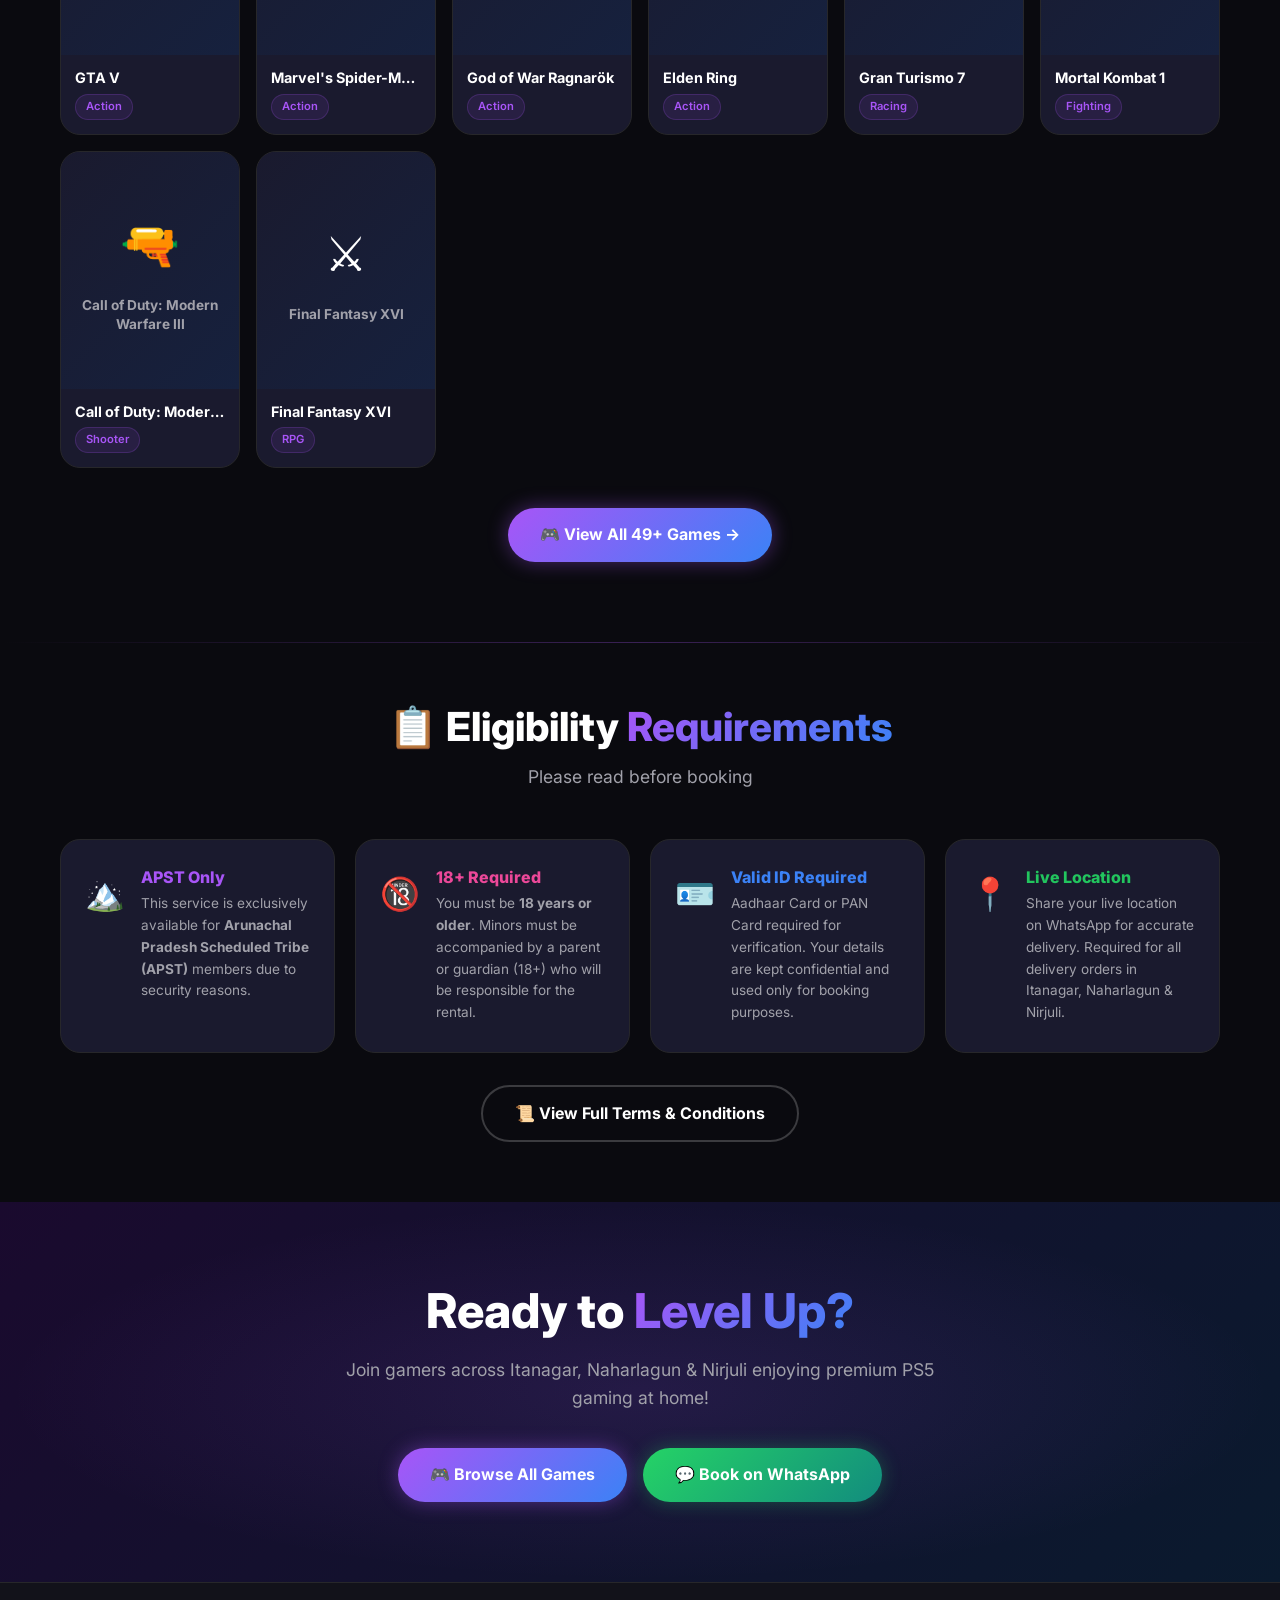
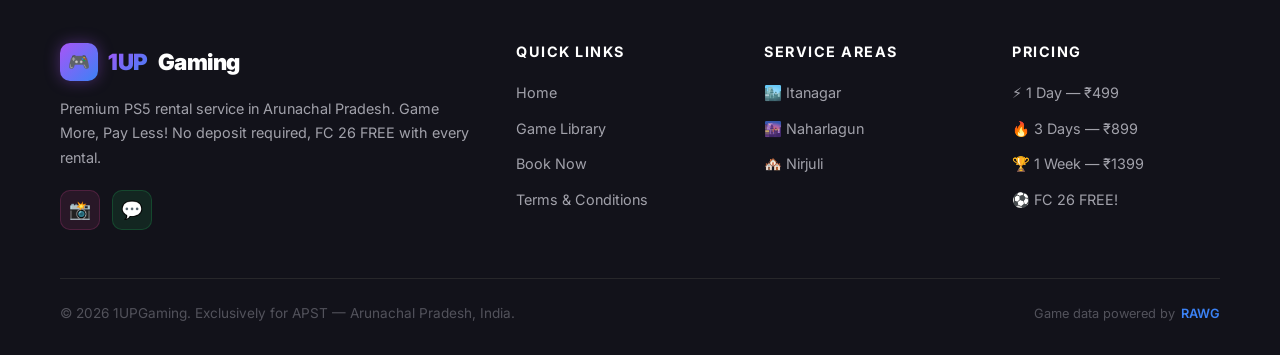
==== commit 0faccc51: "Update copyright year to 2026 and last updated date in all pages Co-authored-by: ridoatum <266573646" ====
--- a/index.html
+++ b/index.html
@@ -558,7 +558,7 @@
     </div>
 
     <div class="footer-bottom">
-      <p>© 2025 1UPGaming. Exclusively for APST — Arunachal Pradesh, India.</p>
+      <p>© 2026 1UPGaming. Exclusively for APST — Arunachal Pradesh, India.</p>
       <div class="rawg-attribution">
         <span>Game data powered by</span>
         <a href="https://rawg.io" target="_blank" rel="noopener">RAWG</a>
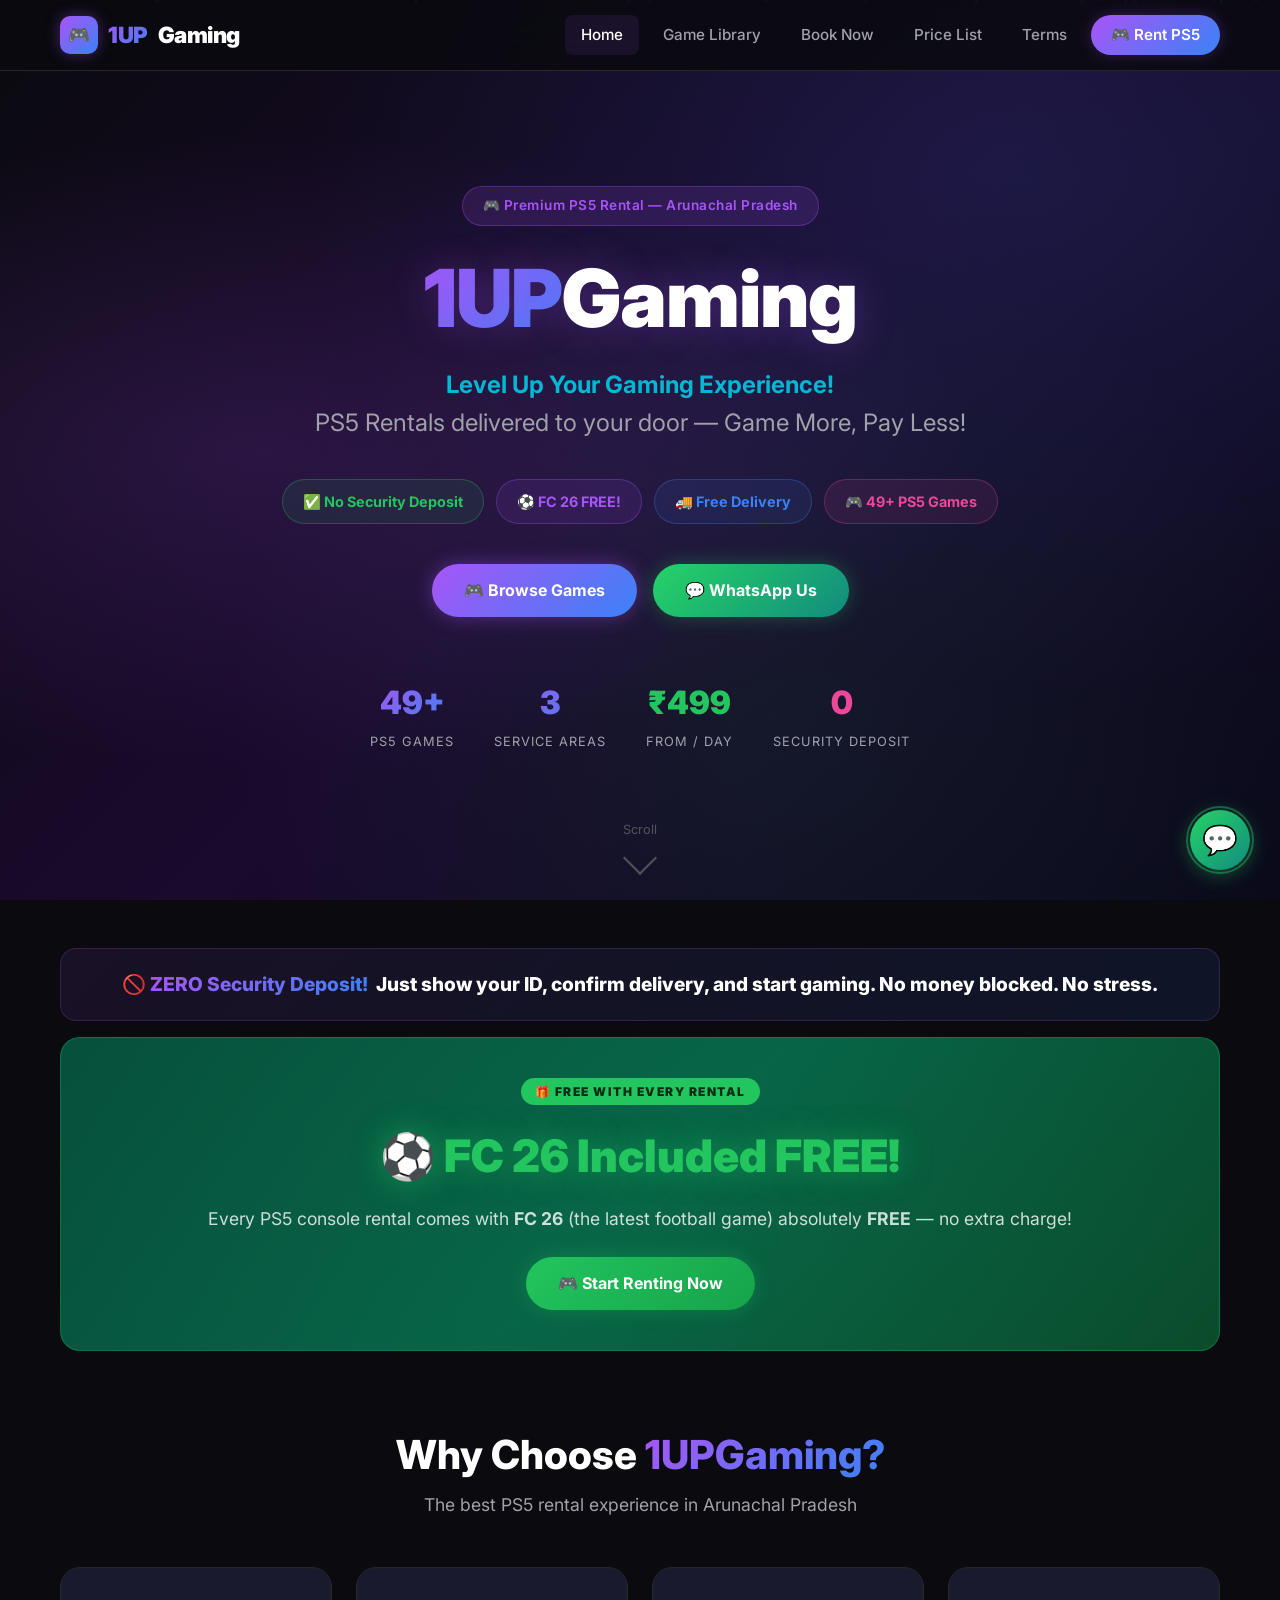
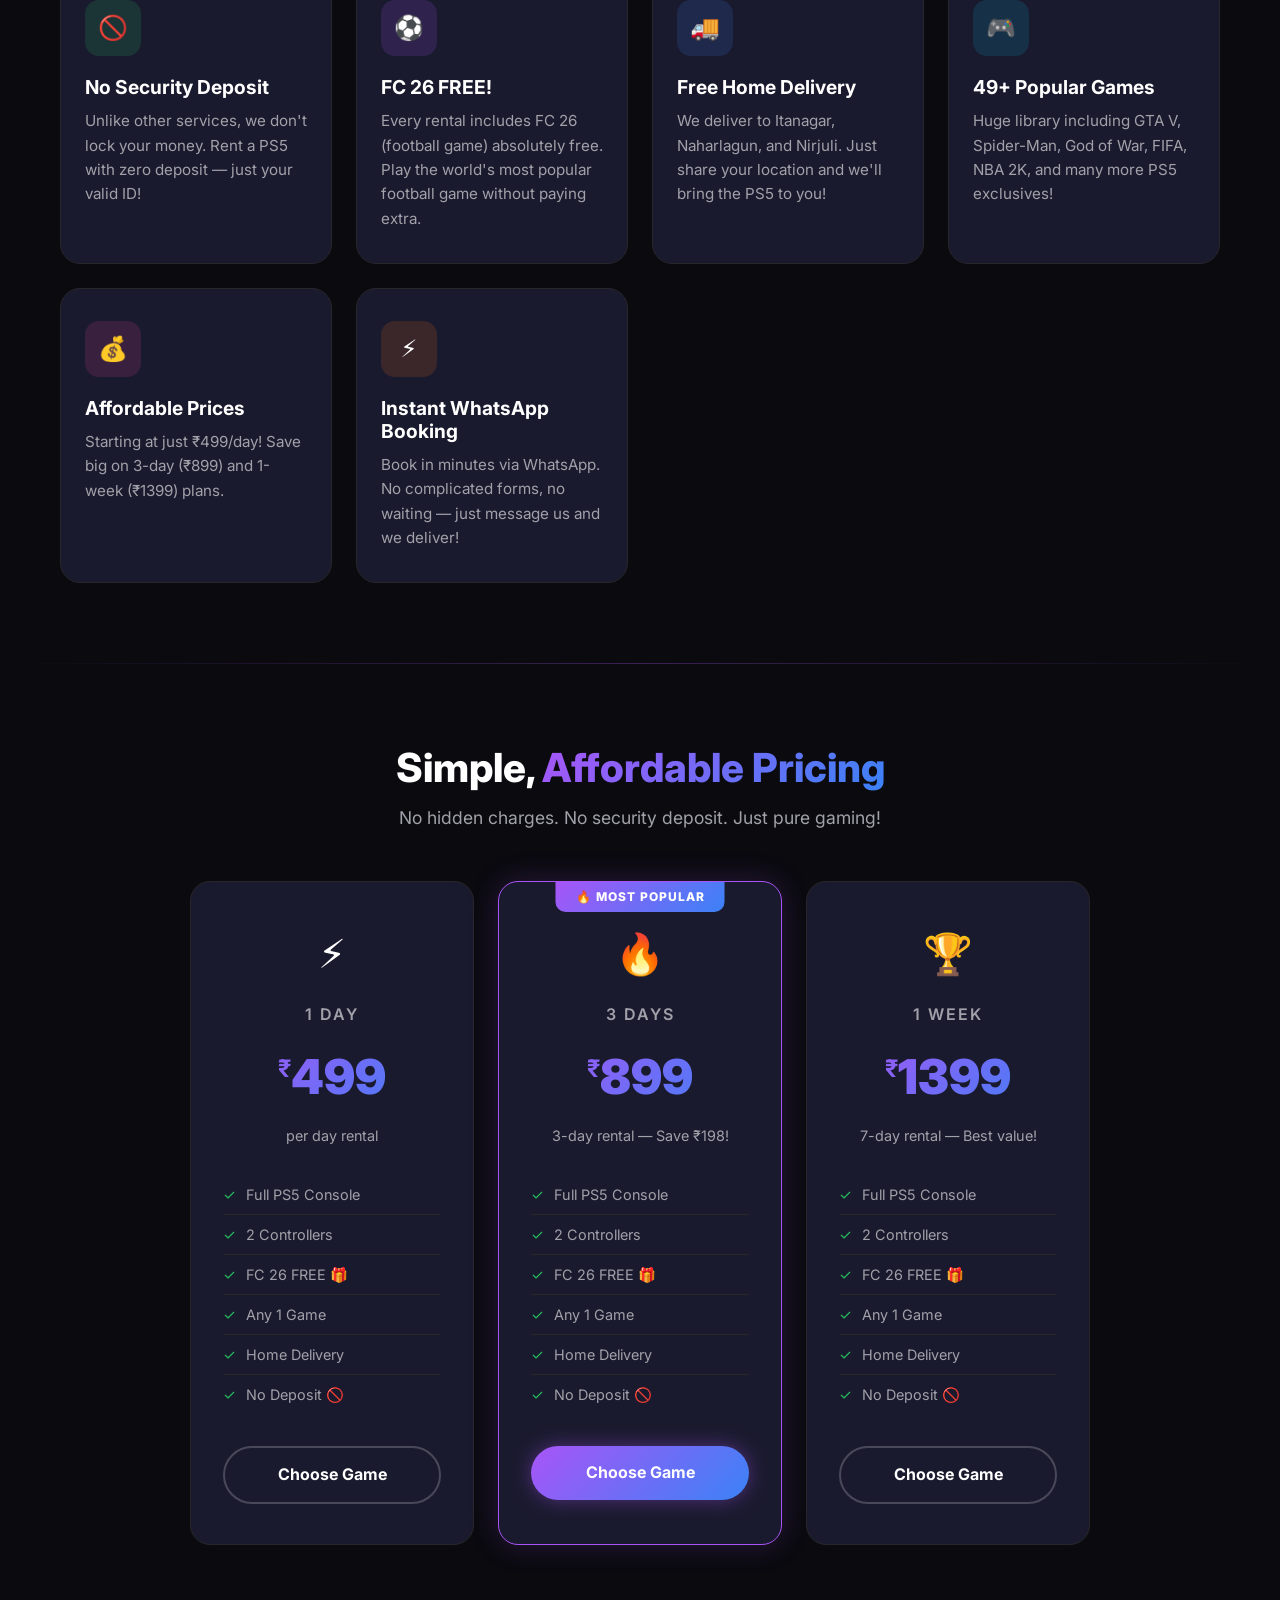
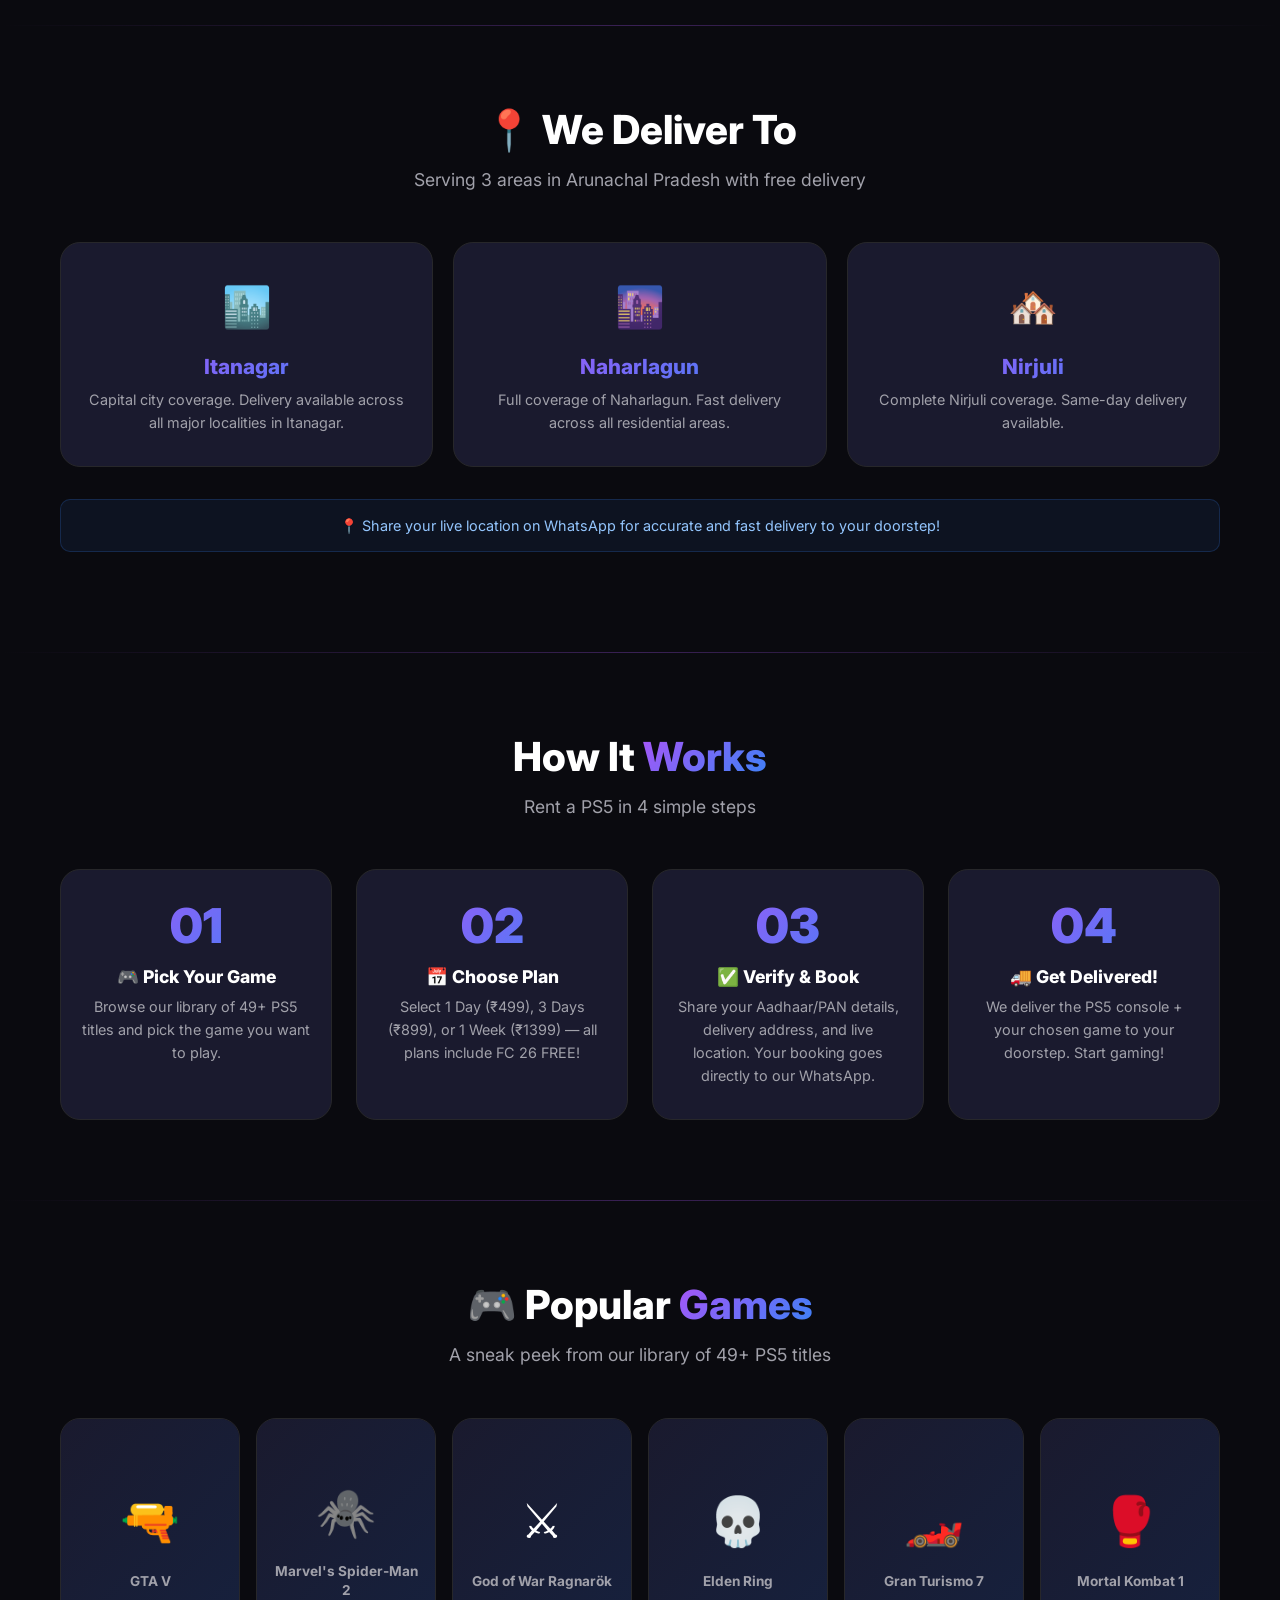
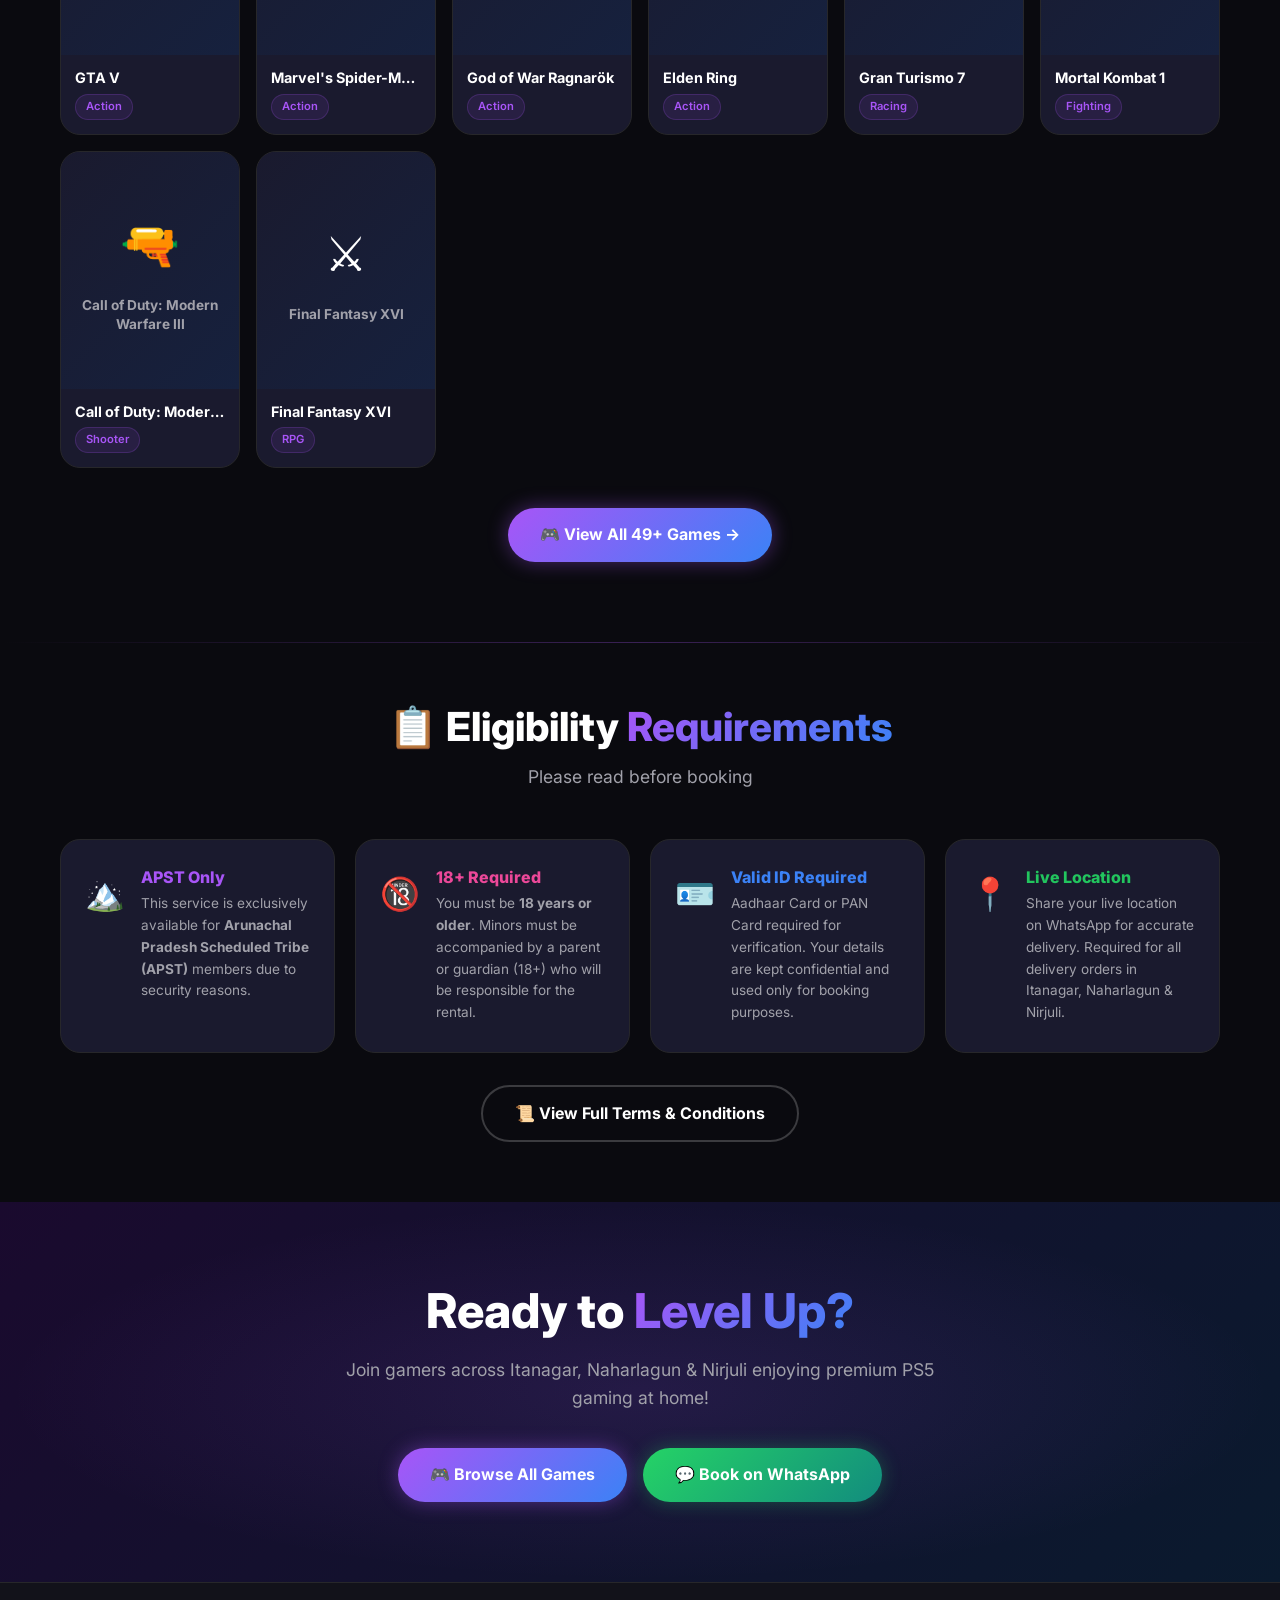
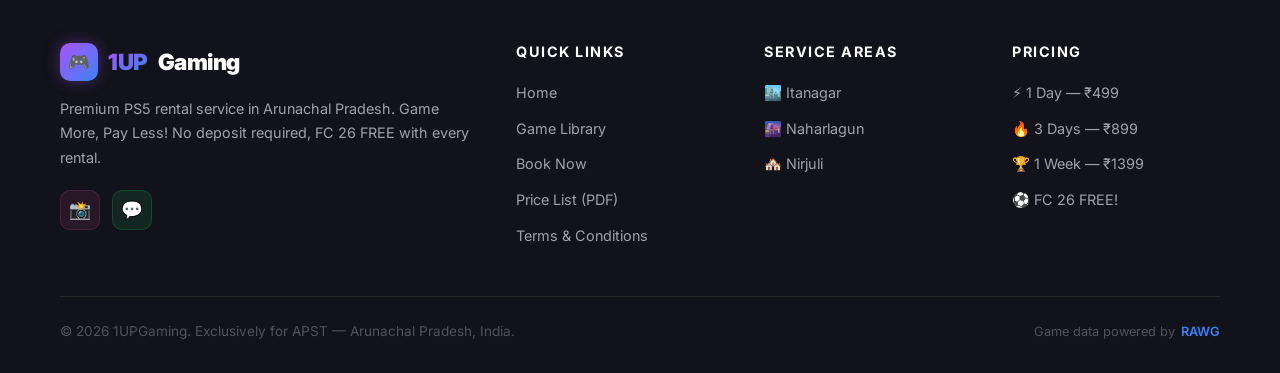
==== commit 4575d050: "Add PWA manifest, service worker, print/PDF stylesheet, and printable price list page Co-authored-by" ====
--- a/index.html
+++ b/index.html
@@ -5,9 +5,12 @@
   <meta name="viewport" content="width=device-width, initial-scale=1.0">
   <meta name="description" content="1UPGaming - Premium PS5 Rental Service in Itanagar, Naharlagun & Nirjuli, Arunachal Pradesh. No security deposit. FC 26 FREE with every rental!">
   <title>1UPGaming - Level Up Your Gaming Experience | PS5 Rental</title>
+  <link rel="manifest" href="manifest.json">
+  <meta name="theme-color" content="#a855f7">
   <link rel="preconnect" href="https://fonts.googleapis.com">
   <link href="https://fonts.googleapis.com/css2?family=Inter:wght@400;500;600;700;800;900&display=swap" rel="stylesheet">
   <link rel="stylesheet" href="css/style.css">
+  <link rel="stylesheet" href="css/print.css" media="print">
   <style>
     /* Inline extra homepage styles */
     .hero-scroll-hint {
@@ -134,6 +137,7 @@
       <a href="index.html" class="active">Home</a>
       <a href="games.html">Game Library</a>
       <a href="booking.html">Book Now</a>
+      <a href="pricelist.html">Price List</a>
       <a href="terms.html">Terms</a>
       <a href="games.html" class="nav-cta">🎮 Rent PS5</a>
     </div>
@@ -532,7 +536,8 @@
           <li><a href="index.html">Home</a></li>
           <li><a href="games.html">Game Library</a></li>
           <li><a href="booking.html">Book Now</a></li>
-          <li><a href="terms.html">Terms & Conditions</a></li>
+          <li><a href="pricelist.html">Price List (PDF)</a></li>
+          <li><a href="terms.html">Terms &amp; Conditions</a></li>
         </ul>
       </div>
 
--- a/css/print.css
+++ b/css/print.css
@@ -0,0 +1,156 @@
+/* ============================================================
+   1UPGaming — Print / Save-as-PDF Stylesheet
+   Applied automatically when printing any page
+   ============================================================ */
+
+@media print {
+  /* --- Page setup ------------------------------------------ */
+  @page {
+    size: A4 portrait;
+    margin: 18mm 16mm 18mm 16mm;
+  }
+
+  /* --- Reset dark theme to print-friendly white ------------ */
+  :root {
+    --bg-primary: #ffffff !important;
+    --bg-secondary: #f8f8f8 !important;
+    --bg-card: #f4f4f4 !important;
+    --text-primary: #111111 !important;
+    --text-secondary: #444444 !important;
+    --text-muted: #666666 !important;
+    --border-color: #cccccc !important;
+    --neon-purple: #7c3aed !important;
+    --neon-blue: #1d4ed8 !important;
+    --neon-green: #16a34a !important;
+    --neon-pink: #be185d !important;
+  }
+
+  * {
+    background: #fff !important;
+    color: #111 !important;
+    box-shadow: none !important;
+    text-shadow: none !important;
+    animation: none !important;
+    transition: none !important;
+  }
+
+  body {
+    font-family: 'Inter', Arial, sans-serif;
+    font-size: 11pt;
+    line-height: 1.5;
+    background: #fff !important;
+    color: #111 !important;
+  }
+
+  /* --- Hide non-printable elements ------------------------- */
+  .navbar,
+  .nav-toggle,
+  .nav-cta,
+  .floating-whatsapp,
+  .hero-scroll-hint,
+  .scroll-arrow,
+  .filter-bar,
+  .games-loading,
+  .loading-spinner,
+  .no-results,
+  .footer-socials,
+  .social-btn,
+  .btn-whatsapp,
+  .btn-gradient,
+  .rawg-attribution,
+  footer,
+  .page-hero .gradient-text ~ * { /* hide sub-elements after title */
+    display: none !important;
+  }
+
+  /* Show links as text for review */
+  a[href^="http"]::after {
+    content: " (" attr(href) ")";
+    font-size: 8pt;
+    color: #555;
+  }
+  /* But not WhatsApp / navigation links */
+  .footer a::after,
+  .navbar a::after,
+  nav a::after { content: "" !important; }
+
+  /* --- Page-hero: simple centered heading ------------------ */
+  .page-hero {
+    background: #fff !important;
+    padding: 8pt 0 12pt !important;
+    border-bottom: 2pt solid #7c3aed;
+    margin-bottom: 16pt;
+    text-align: center;
+  }
+  .page-hero h1 {
+    font-size: 20pt;
+    color: #111 !important;
+  }
+
+  /* --- Cards & grids --------------------------------------- */
+  .card,
+  .plan-card,
+  .game-card,
+  .terms-section {
+    border: 1pt solid #ccc !important;
+    border-radius: 4pt !important;
+    break-inside: avoid;
+    margin-bottom: 10pt !important;
+    padding: 8pt !important;
+    background: #fff !important;
+  }
+
+  .games-grid {
+    display: grid !important;
+    grid-template-columns: repeat(3, 1fr) !important;
+    gap: 8pt !important;
+  }
+
+  .game-card {
+    padding: 6pt !important;
+    font-size: 9pt !important;
+  }
+  .game-emoji { font-size: 18pt !important; }
+  .game-cover img { display: none !important; }
+
+  /* --- Gradient text → plain dark text --------------------- */
+  .gradient-text {
+    background: none !important;
+    -webkit-background-clip: unset !important;
+    -webkit-text-fill-color: #7c3aed !important;
+    color: #7c3aed !important;
+  }
+
+  /* --- Tables (pricelist) ---------------------------------- */
+  table {
+    width: 100%;
+    border-collapse: collapse;
+  }
+  th, td {
+    border: 1pt solid #ccc;
+    padding: 6pt 8pt;
+    text-align: left;
+    font-size: 10pt;
+  }
+  th {
+    background: #ede9fe !important;
+    color: #7c3aed !important;
+    font-weight: 700;
+  }
+
+  /* --- Notice banners -------------------------------------- */
+  .notice,
+  .no-deposit-banner {
+    border: 1.5pt solid #7c3aed !important;
+    border-radius: 4pt !important;
+    padding: 6pt 10pt !important;
+    background: #faf5ff !important;
+    color: #111 !important;
+    font-size: 10pt;
+    margin-bottom: 8pt;
+  }
+
+  /* --- Keep sections together ------------------------------ */
+  .section { break-inside: avoid; }
+  h2, h3 { break-after: avoid; }
+}
